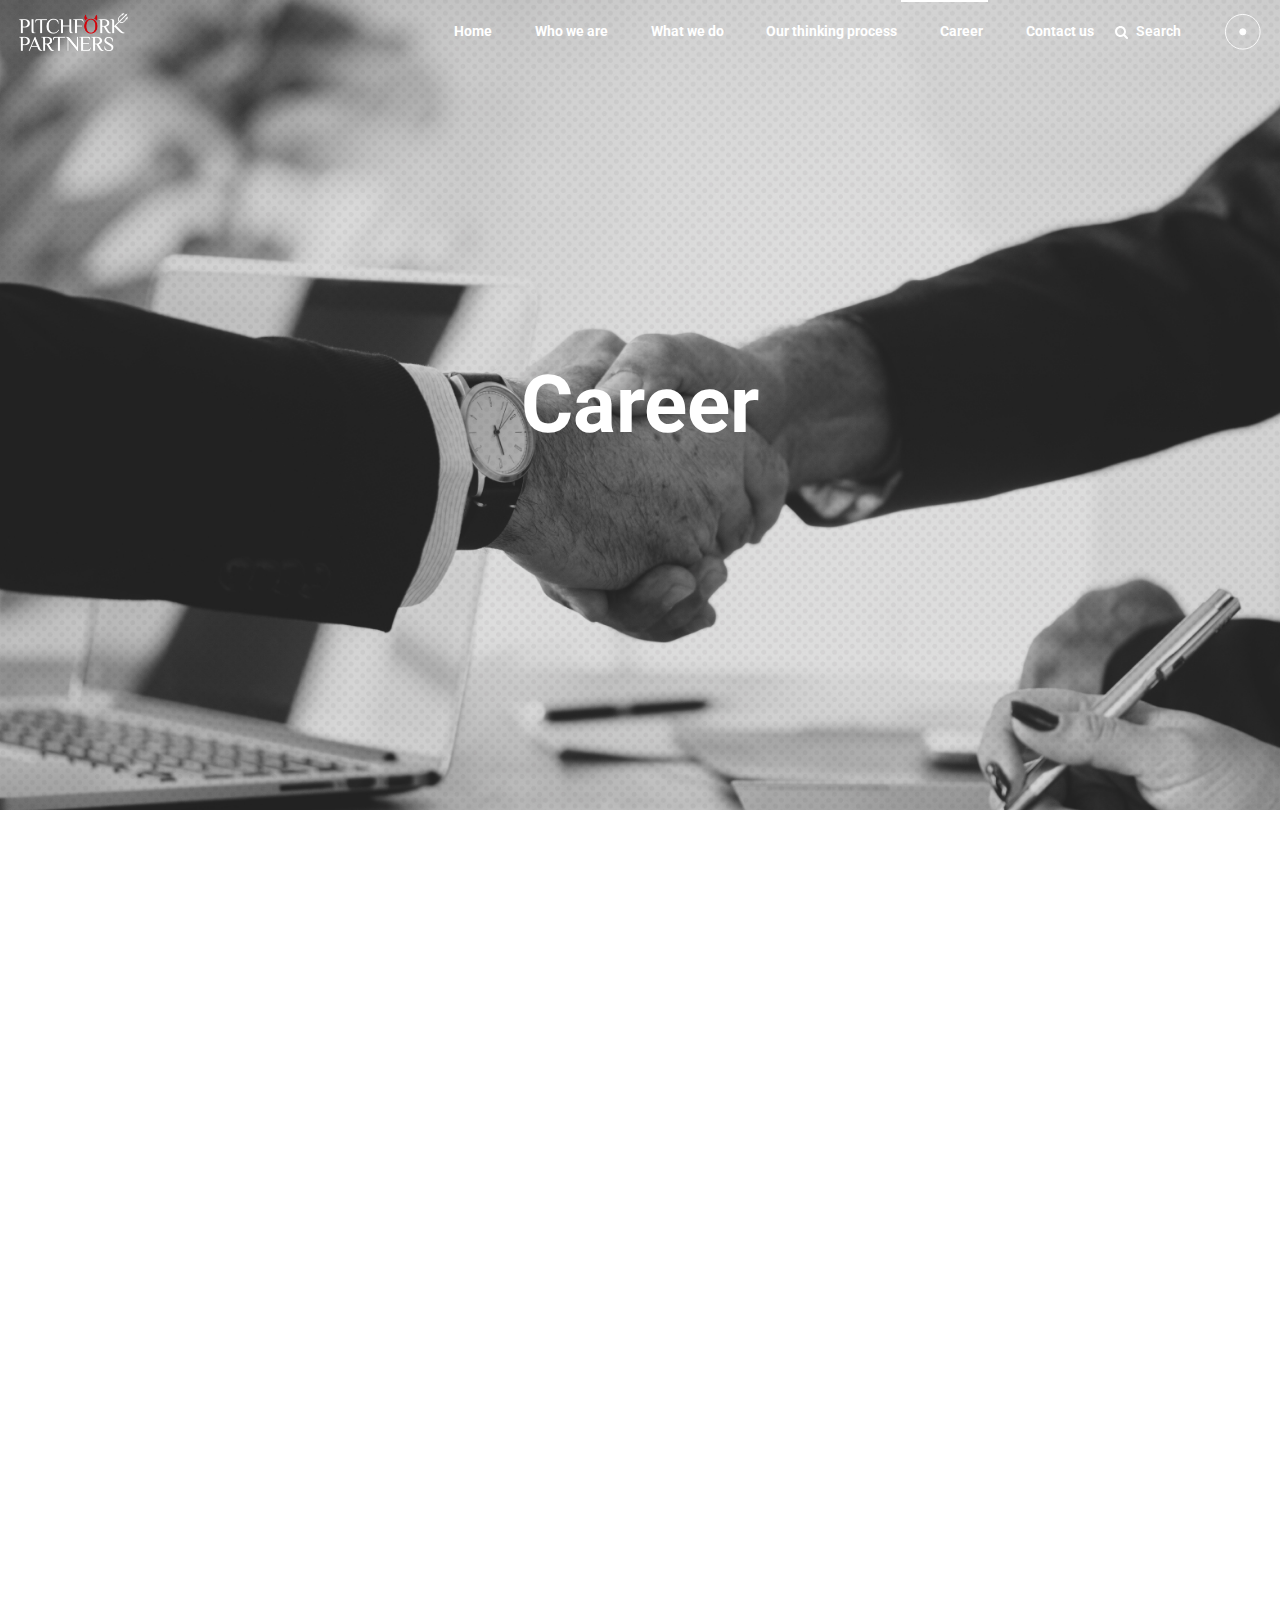
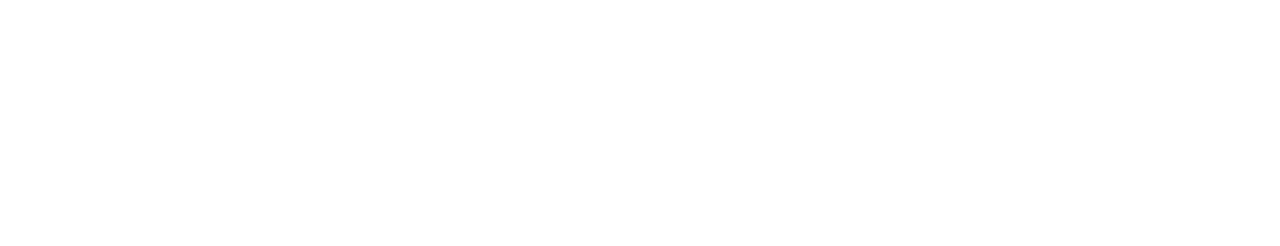
==== career.html @ 14590a2f "Changes" ====
<!DOCTYPE html>
<html lang="en">
<head>
    <meta charset="UTF-8">
    <meta http-equiv="X-UA-Compatible" content="IE=edge">
    <meta name="viewport" content="width=device-width, initial-scale=1.0">
    <title>Career | Strategic Communications Consultancy</title>
    <meta name="description" content="Pitchfork Partners is a strategy consultancy committed to taking care of your reputation right from building it to protecting and maintaining it." />
    <link rel="apple-touch-icon" sizes="72x72" href="./assets/images/favicon/apple-touch-icon.png">
    <link rel="icon" type="image/png" sizes="32x32" href="./assets/images/favicon/favicon-32x32.png">
    <link rel="icon" type="image/png" sizes="16x16" href="./assets/images/favicon/favicon-16x16.png">

    <!-- Roboto Google Fonts -->
    <link rel="preconnect" href="https://fonts.googleapis.com">
    <link rel="preconnect" href="https://fonts.gstatic.com" crossorigin>
    <link href="https://fonts.googleapis.com/css2?family=Roboto:wght@300;400;500;700;900&display=swap" rel="stylesheet">

    <!-- Swiper Slider JS CDN -->
    <link rel="stylesheet" href="./assets/plugins/swiper@9/css/swiper-bundle.min.css">

    <!-- Bootstrap CSS CDN -->
    <link href="https://cdn.jsdelivr.net/npm/bootstrap@5.2.3/dist/css/bootstrap.min.css" rel="stylesheet">

    <!-- AOS Animation CDN -->
    <link href="./assets/plugins/aos@2.3.1/css/aos.css" rel="stylesheet">

    <!-- Custom CSS -->
    <link rel="stylesheet" href="./assets/css/style.css">
</head>
<body>
    <!-- Header Block -->
    <header class="pp-header">
        <div class="container-fluid">
            <div class="row align-items-center">
                <div class="col-xxl-3 col-lg-2 col-md-3 col-4">
                    <div class="pp-header-logo">
                        <a href="./index.html">
                            <img src="./assets/images/logo/pitchfork-logo.png" loading="lazy" width="109" height="38" alt="Pitchfork Partners">
                            <img src="./assets/images/logo/pitchfork-logo-dark.png" loading="lazy" width="109" height="38" alt="Pitchfork Partners">
                        </a>
                    </div>
                </div>
                <div class="col-xxl-9 col-lg-10 col-md-9 col-8">
                    <nav class="navbar navbar-expand-xl justify-content-end p-0">
                        <div class="navbar-menu d-none d-xl-block">
                            <ul class="navbar-nav ms-auto">
                                <li>
                                    <a href="./index.html">Home</a>
                                </li>
                                <li>
                                    <a href="./who-we-are.html">Who we are</a>
                                </li>
                                <li>
                                    <a href="./what-we-do.html">What we do</a>
                                </li>
                                <li>
                                    <a href="./our-thinking-process.html">Our thinking process</a>
                                </li>
                                <li class="current-menu-item">
                                    <a href="./career.html">Career</a>
                                </li>
                                <li>
                                    <a href="./contact-us.html">Contact us</a>
                                </li>
                            </ul>
                        </div>
                        <div class="pp-header-search d-none d-xl-block">
                            <svg class="me-1" enable-background="new 0 0 14 14"height=14px version=1.1 viewBox="0 0 14 14"width=14px x=0px xml:space=preserve xmlns=http://www.w3.org/2000/svg xmlns:xlink=http://www.w3.org/1999/xlink y=0px><g><path d="M12,13c-0.266,0-0.523-0.109-0.703-0.297l-2.68-2.672C7.703,10.664,6.609,11,5.5,11C2.461,11,0,8.539,0,5.5S2.461,0,5.5,0
                                S11,2.461,11,5.5c0,1.109-0.336,2.203-0.969,3.117l2.68,2.68C12.891,11.477,13,11.734,13,12C13,12.547,12.547,13,12,13z M5.5,2
                                C3.57,2,2,3.57,2,5.5S3.57,9,5.5,9S9,7.43,9,5.5S7.43,2,5.5,2z"></path></g></svg> Search
                        </div>
                        <div class="pp-header-menu" data-bs-toggle="offcanvas" data-bs-target="#pp-sidemenu" aria-controls="pp-sidemenu">
                            <svg enable-background="new 0 0 40 40"height=40px version=1.1 viewBox="0 0 40 40"width=40px x=0px xml:space=preserve y=0px><circle cx=20 cy=20 r=19.5 fill=none stroke-miterlimit=10></circle><circle cx=20 cy=20 r=3.5></circle></svg>
                        </div>
                    </nav>
                </div>
            </div>
        </div>
    </header>

    <!-- Side Menu -->
    <div class="pp-sidemenu offcanvas offcanvas-end" data-bs-scroll="true" tabindex="-1" id="pp-sidemenu" aria-labelledby="pp-sidemenuLabel">
        <a class="close-side-menu" href="#" data-bs-dismiss="offcanvas" aria-label="Close">
            <svg version="1.1" x="0px" y="0px" width="40px" height="40px" viewBox="0 0 40 40" enable-background="new 0 0 40 40" xml:space="preserve">
            <circle fill="none" stroke-miterlimit="10" cx="20" cy="20" r="19.5"></circle>
            <rect x="13" y="18.5a" width="14" height="3"></rect>
            </svg>
        </a>
        <div class="pp-sidemenu-logo">
            <a href="./index.html">
                <img src="./assets/images/logo/pitchfork-logo.png" width="217" height="76" loading="lazy" alt="Pitchfork Partners">
            </a>
        </div>
        <ul class="pp-sidemenu-nav nav-link-line">
            <li>
                <a href="./index.html">Home</a>
            </li>
            <li>
                <a href="./who-we-are.html">Who we are</a>
            </li>
            <li>
                <a href="./what-we-do.html">What we do</a>
            </li>
            <li>
                <a href="./our-thinking-process.html">Our thinking process</a>
            </li>
            <li>
                <a href="./career.html">Career</a>
            </li>
            <li>
                <a href="./contact-us.html">Contact us</a>
            </li>
        </ul>
        <div class="pp-sidemenu-social">
            <h5 class="text-white mb-3">Follow us</h5>
            <ul class="social-share-inline">
                <li>
                    <a href="https://www.facebook.com/pitchforkpartners" target="_blank" title="Facebook">
                        <svg width="35" height="40" viewBox="0 0 35 40" fill="none" xmlns="http://www.w3.org/2000/svg">
                            <g>
                            <path d="M31.25 2.5H3.75C2.75544 2.5 1.80161 2.89509 1.09835 3.59835C0.395088 4.30161 0 5.25544 0 6.25L0 33.75C0 34.7446 0.395088 35.6984 1.09835 36.4017C1.80161 37.1049 2.75544 37.5 3.75 37.5H14.4727V25.6008H9.55078V20H14.4727V15.7313C14.4727 10.8758 17.3633 8.19375 21.7906 8.19375C23.9109 8.19375 26.1281 8.57188 26.1281 8.57188V13.3375H23.6852C21.2781 13.3375 20.5273 14.8312 20.5273 16.3633V20H25.9008L25.0414 25.6008H20.5273V37.5H31.25C32.2446 37.5 33.1984 37.1049 33.9017 36.4017C34.6049 35.6984 35 34.7446 35 33.75V6.25C35 5.25544 34.6049 4.30161 33.9017 3.59835C33.1984 2.89509 32.2446 2.5 31.25 2.5Z" fill="black"/>
                            </g>
                        </svg>
                    </a>
                </li>
                <li>
                    <a href="https://twitter.com/PitchforkLLP" target="_blank" title="Twitter">
                        <svg width="40" height="40" viewBox="0 0 40 40" fill="none" xmlns="http://www.w3.org/2000/svg">
                            <path d="M35.8883 11.8528C35.9137 12.2081 35.9137 12.5635 35.9137 12.9188C35.9137 23.7563 27.665 36.2436 12.5888 36.2436C7.94414 36.2436 3.62945 34.8984 0 32.5635C0.659922 32.6395 1.29437 32.6649 1.97969 32.6649C5.81211 32.6649 9.34008 31.3706 12.1573 29.1624C8.55328 29.0863 5.53297 26.7259 4.49234 23.4771C5 23.5532 5.50758 23.604 6.04062 23.604C6.77664 23.604 7.51273 23.5024 8.19797 23.3249C4.44164 22.5634 1.6243 19.2639 1.6243 15.2792V15.1777C2.71563 15.7868 3.98477 16.1675 5.32984 16.2182C3.12172 14.7461 1.67508 12.2335 1.67508 9.3908C1.67508 7.86799 2.08109 6.47205 2.7918 5.25377C6.82734 10.2284 12.8934 13.4771 19.6953 13.8324C19.5684 13.2233 19.4923 12.5888 19.4923 11.9543C19.4923 7.4365 23.1471 3.75635 27.6902 3.75635C30.0506 3.75635 32.1826 4.74619 33.6801 6.34518C35.5328 5.98986 37.3095 5.30455 38.8831 4.36549C38.2739 6.26908 36.9795 7.86807 35.2791 8.88322C36.9288 8.70564 38.5278 8.24869 39.9998 7.61424C38.8833 9.23853 37.4873 10.6852 35.8883 11.8528Z" fill="white"/>
                        </svg>
                    </a>
                </li>
                <li>
                    <a href="https://www.linkedin.com/company/pitchfork-partners" target="_blank" title="Linked In">
                        <svg width="35" height="40" viewBox="0 0 35 40" fill="none" xmlns="http://www.w3.org/2000/svg">
                            <path d="M7.83437 35.0002H0.578125V11.633H7.83437V35.0002ZM4.20234 8.44551C1.88203 8.44551 0 6.52363 0 4.20332C1.66078e-08 3.08879 0.442746 2.01991 1.23084 1.23181C2.01893 0.443722 3.08781 0.000976562 4.20234 0.000976562C5.31687 0.000976562 6.38576 0.443722 7.17385 1.23181C7.96194 2.01991 8.40469 3.08879 8.40469 4.20332C8.40469 6.52363 6.52188 8.44551 4.20234 8.44551ZM34.9922 35.0002H27.7516V23.6252C27.7516 20.9143 27.6969 17.4377 23.9789 17.4377C20.2062 17.4377 19.6281 20.383 19.6281 23.4299V35.0002H12.3797V11.633H19.3391V14.8205H19.4406C20.4094 12.9846 22.7758 11.0471 26.3063 11.0471C33.65 11.0471 35 15.883 35 22.1643V35.0002H34.9922Z" fill="white"/>
                        </svg>
                    </a>
                </li>
                <li>
                    <a href="https://www.instagram.com/pitchforkpartners/" target="_blank" title="Instagram">
                        <svg width="35" height="40" viewBox="0 0 35 40" fill="none" xmlns="http://www.w3.org/2000/svg">
                            <g>
                            <path d="M17.5078 11.0156C12.5391 11.0156 8.53125 15.0234 8.53125 19.9922C8.53125 24.9609 12.5391 28.9687 17.5078 28.9687C22.4766 28.9687 26.4844 24.9609 26.4844 19.9922C26.4844 15.0234 22.4766 11.0156 17.5078 11.0156ZM17.5078 25.8281C14.2969 25.8281 11.6719 23.2109 11.6719 19.9922C11.6719 16.7734 14.2891 14.1562 17.5078 14.1562C20.7266 14.1562 23.3438 16.7734 23.3438 19.9922C23.3438 23.2109 20.7188 25.8281 17.5078 25.8281ZM28.9453 10.6484C28.9453 11.8125 28.0078 12.7422 26.8516 12.7422C25.6875 12.7422 24.7578 11.8047 24.7578 10.6484C24.7578 9.49219 25.6953 8.55469 26.8516 8.55469C28.0078 8.55469 28.9453 9.49219 28.9453 10.6484ZM34.8906 12.7734C34.7578 9.96875 34.1172 7.48437 32.0625 5.4375C30.0156 3.39062 27.5313 2.75 24.7266 2.60937C21.8359 2.44531 13.1719 2.44531 10.2813 2.60937C7.48438 2.74219 5 3.38281 2.94531 5.42969C0.890625 7.47656 0.257812 9.96094 0.117187 12.7656C-0.046875 15.6562 -0.046875 24.3203 0.117187 27.2109C0.25 30.0156 0.890625 32.5 2.94531 34.5469C5 36.5938 7.47656 37.2344 10.2813 37.375C13.1719 37.5391 21.8359 37.5391 24.7266 37.375C27.5313 37.2422 30.0156 36.6016 32.0625 34.5469C34.1094 32.5 34.75 30.0156 34.8906 27.2109C35.0547 24.3203 35.0547 15.6641 34.8906 12.7734ZM31.1562 30.3125C30.5469 31.8437 29.3672 33.0234 27.8281 33.6406C25.5234 34.5547 20.0547 34.3437 17.5078 34.3437C14.9609 34.3437 9.48437 34.5469 7.1875 33.6406C5.65625 33.0312 4.47656 31.8516 3.85938 30.3125C2.94531 28.0078 3.15625 22.5391 3.15625 19.9922C3.15625 17.4453 2.95313 11.9687 3.85938 9.67187C4.46875 8.14062 5.64844 6.96094 7.1875 6.34375C9.49219 5.42969 14.9609 5.64062 17.5078 5.64062C20.0547 5.64062 25.5313 5.4375 27.8281 6.34375C29.3594 6.95312 30.5391 8.13281 31.1562 9.67187C32.0703 11.9766 31.8594 17.4453 31.8594 19.9922C31.8594 22.5391 32.0703 28.0156 31.1562 30.3125Z" fill="white"/>
                            </g>
                        </svg>
                    </a>
                </li>
            </ul>
        </div>
    </div>
    <!-- Side Menu -->

    <!-- Full Page Search -->
    <div class="pp-fullscreen-search">
        <div class="pp-fullscreen-search-close">
            <svg version="1.1" x="0px" y="0px" width="40px" height="40px" viewBox="0 0 40 40" enable-background="new 0 0 40 40" xml:space="preserve">
            <circle fill="none" stroke-miterlimit="10" cx="20" cy="20" r="19.5"></circle>
            <rect x="13" y="18.5" width="14" height="3"></rect>
            </svg>
        </div>

        <div class="pp-fullscreen-search-form">
            <form action="#" method="post">
                <div class="form-group">
                    <input type="text" class="form-control" name="search" placeholder="Search for..." autocomplete="off" required>
                    <button type="submit" class="search-btn">
                        <svg version="1.1" xmlns="http://www.w3.org/2000/svg" xmlns:xlink="http://www.w3.org/1999/xlink" x="0px" y="0px" width="14px" height="14px" viewBox="0 0 14 14" enable-background="new 0 0 14 14" xml:space="preserve">
                            <g>
                                <path d="M12,13c-0.266,0-0.523-0.109-0.703-0.297l-2.68-2.672C7.703,10.664,6.609,11,5.5,11C2.461,11,0,8.539,0,5.5S2.461,0,5.5,0
                                    S11,2.461,11,5.5c0,1.109-0.336,2.203-0.969,3.117l2.68,2.68C12.891,11.477,13,11.734,13,12C13,12.547,12.547,13,12,13z M5.5,2
                                    C3.57,2,2,3.57,2,5.5S3.57,9,5.5,9S9,7.43,9,5.5S7.43,2,5.5,2z"></path>
                            </g>
                        </svg>
                    </button>
                </div>
            </form>
        </div>
    </div>
    <!-- Full Page Search -->

    <!-- Header Block -->

    <main class="main-content">
        <!-- Hero Block Inner Page -->
        <section class="pp-hero-inner" style="background-image: url('./assets/images/hero-banner/career-image-pitchfork.jpeg');">
            <div class="container">
                <div class="pp-hero-inner-text position-absolute top-50 start-50 translate-middle w-100">
                    <h1 class="text-white text-center mb-0">Career</h1>
                </div>
            </div>
        </section>
        <!-- Hero Block Inner Page -->

        <!-- Career Block -->
        <section class="section-top-spacing section-bottom-spacing">
            <div class="container">
            </div>
        </section>
        <!-- Career Block -->
    </main>

    <!-- Footer Block -->
    <footer class="pp-footer section-top-spacing">
        <div class="container-fluid">
            <div class="row">
                <div class="col-lg-3 col-md-6">
                    <div class="footer-widget">
                        <div class="footer-logo">
                            <a href="#"><img src="./assets/images/logo/pitchfork-logo.png" alt="Pitchfork Partners"></a>
                        </div>
                        <div class="footer-copyright mt-5">
                            <p class="mb-0">Copyright © 2023 Pitchfork Partners. All Rights Reserved.</p>
                        </div>
                    </div>
                </div>
                <div class="col-lg-3 col-md-6">
                    <div class="footer-widget">
                        <h5>Contact us</h5>

                        <div class="footer-widge-sub mb-4">
                            <p class="footer-sub-title">Address</p>
                            <address>
                                <a href="https://goo.gl/maps/2XY4xen8pyPeBRYF6" target="_blank">
                                    305B-306, 3rd Floor, Marathon <br />
                                    NextGen Icon, <br />
                                    Opp. Peninsula Corporate Park,<br />
                                    Off Ganpatrao Kadam Marg,<br />
                                    Lower Parel (West), Mumbai
                                </a>
                            </address>
                        </div>

                        <div class="footer-widge-sub mb-4">
                            <p class="footer-sub-title mb-1">Telephone</p>
                            <a href="tel:912262930000">+91 22 62930000</a>
                        </div>

                        <div class="footer-widge-sub mb-4">
                            <p class="footer-sub-title mb-1">E-mail</p>
                            <a href="mailto:info@pitchforkpartners.com">info@pitchforkpartners.com</a>
                        </div>
                    </div>
                </div>
                <div class="col-lg-3 col-md-6">
                    <div class="footer-widget">
                        <h5>Useful links</h5>

                        <ul class="nav-link-line">
                            <li>
                                <a href="./index.html">Home</a>
                            </li>
                            <li>
                                <a href="./who-we-are.html">Who we are</a>
                            </li>
                            <li>
                                <a href="./what-we-do.html">What we do</a>
                            </li>
                            <li>
                                <a href="./our-thinking-process.html">Our thinking process</a>
                            </li>
                            <li>
                                <a href="./career.html">Career</a>
                            </li>
                            <li>
                                <a href="./contact-us.html">Contact us</a>
                            </li>
                        </ul>
                    </div>
                </div>
                <div class="col-lg-3 col-md-6">
                    <div class="footer-widget">
                        <h5>Follow</h5>

                        <p class="text-white">Follow us on social media for the latest updates about our company, industry trends, client news and thought leadership. Join us today.</p>

                        <div class="pp-newsletter-form w-100">
                            <form action="#" method="post">
                                <input type="text" class="newsletter-control" placeholder="Your email...">
                                <div class="text-end">
                                    <button type="submit" class="newsletter-btn"><img src="./assets/images/icons/envelope-white.svg" width="17" height="17" loading="lazy" alt="Send"></button>
                                </div>
                            </form>
                        </div>

                        <ul class="social-share-inline">
                            <li>
                                <a href="https://www.facebook.com/pitchforkpartners" target="_blank" title="Facebook">
                                    <svg width="35" height="40" viewBox="0 0 35 40" fill="none" xmlns="http://www.w3.org/2000/svg">
                                        <g>
                                        <path d="M31.25 2.5H3.75C2.75544 2.5 1.80161 2.89509 1.09835 3.59835C0.395088 4.30161 0 5.25544 0 6.25L0 33.75C0 34.7446 0.395088 35.6984 1.09835 36.4017C1.80161 37.1049 2.75544 37.5 3.75 37.5H14.4727V25.6008H9.55078V20H14.4727V15.7313C14.4727 10.8758 17.3633 8.19375 21.7906 8.19375C23.9109 8.19375 26.1281 8.57188 26.1281 8.57188V13.3375H23.6852C21.2781 13.3375 20.5273 14.8312 20.5273 16.3633V20H25.9008L25.0414 25.6008H20.5273V37.5H31.25C32.2446 37.5 33.1984 37.1049 33.9017 36.4017C34.6049 35.6984 35 34.7446 35 33.75V6.25C35 5.25544 34.6049 4.30161 33.9017 3.59835C33.1984 2.89509 32.2446 2.5 31.25 2.5Z" fill="black"/>
                                        </g>
                                    </svg>
                                </a>
                            </li>
                            <li>
                                <a href="https://twitter.com/PitchforkLLP" target="_blank" title="Twitter">
                                    <svg width="40" height="40" viewBox="0 0 40 40" fill="none" xmlns="http://www.w3.org/2000/svg">
                                        <path d="M35.8883 11.8528C35.9137 12.2081 35.9137 12.5635 35.9137 12.9188C35.9137 23.7563 27.665 36.2436 12.5888 36.2436C7.94414 36.2436 3.62945 34.8984 0 32.5635C0.659922 32.6395 1.29437 32.6649 1.97969 32.6649C5.81211 32.6649 9.34008 31.3706 12.1573 29.1624C8.55328 29.0863 5.53297 26.7259 4.49234 23.4771C5 23.5532 5.50758 23.604 6.04062 23.604C6.77664 23.604 7.51273 23.5024 8.19797 23.3249C4.44164 22.5634 1.6243 19.2639 1.6243 15.2792V15.1777C2.71563 15.7868 3.98477 16.1675 5.32984 16.2182C3.12172 14.7461 1.67508 12.2335 1.67508 9.3908C1.67508 7.86799 2.08109 6.47205 2.7918 5.25377C6.82734 10.2284 12.8934 13.4771 19.6953 13.8324C19.5684 13.2233 19.4923 12.5888 19.4923 11.9543C19.4923 7.4365 23.1471 3.75635 27.6902 3.75635C30.0506 3.75635 32.1826 4.74619 33.6801 6.34518C35.5328 5.98986 37.3095 5.30455 38.8831 4.36549C38.2739 6.26908 36.9795 7.86807 35.2791 8.88322C36.9288 8.70564 38.5278 8.24869 39.9998 7.61424C38.8833 9.23853 37.4873 10.6852 35.8883 11.8528Z" fill="white"/>
                                    </svg>
                                </a>
                            </li>
                            <li>
                                <a href="https://www.linkedin.com/company/pitchfork-partners" target="_blank" title="Linked In">
                                    <svg width="35" height="40" viewBox="0 0 35 40" fill="none" xmlns="http://www.w3.org/2000/svg">
                                        <path d="M7.83437 35.0002H0.578125V11.633H7.83437V35.0002ZM4.20234 8.44551C1.88203 8.44551 0 6.52363 0 4.20332C1.66078e-08 3.08879 0.442746 2.01991 1.23084 1.23181C2.01893 0.443722 3.08781 0.000976562 4.20234 0.000976562C5.31687 0.000976562 6.38576 0.443722 7.17385 1.23181C7.96194 2.01991 8.40469 3.08879 8.40469 4.20332C8.40469 6.52363 6.52188 8.44551 4.20234 8.44551ZM34.9922 35.0002H27.7516V23.6252C27.7516 20.9143 27.6969 17.4377 23.9789 17.4377C20.2062 17.4377 19.6281 20.383 19.6281 23.4299V35.0002H12.3797V11.633H19.3391V14.8205H19.4406C20.4094 12.9846 22.7758 11.0471 26.3063 11.0471C33.65 11.0471 35 15.883 35 22.1643V35.0002H34.9922Z" fill="white"/>
                                    </svg>
                                </a>
                            </li>
                            <li>
                                <a href="https://www.instagram.com/pitchforkpartners/" target="_blank" title="Instagram">
                                    <svg width="35" height="40" viewBox="0 0 35 40" fill="none" xmlns="http://www.w3.org/2000/svg">
                                        <g>
                                        <path d="M17.5078 11.0156C12.5391 11.0156 8.53125 15.0234 8.53125 19.9922C8.53125 24.9609 12.5391 28.9687 17.5078 28.9687C22.4766 28.9687 26.4844 24.9609 26.4844 19.9922C26.4844 15.0234 22.4766 11.0156 17.5078 11.0156ZM17.5078 25.8281C14.2969 25.8281 11.6719 23.2109 11.6719 19.9922C11.6719 16.7734 14.2891 14.1562 17.5078 14.1562C20.7266 14.1562 23.3438 16.7734 23.3438 19.9922C23.3438 23.2109 20.7188 25.8281 17.5078 25.8281ZM28.9453 10.6484C28.9453 11.8125 28.0078 12.7422 26.8516 12.7422C25.6875 12.7422 24.7578 11.8047 24.7578 10.6484C24.7578 9.49219 25.6953 8.55469 26.8516 8.55469C28.0078 8.55469 28.9453 9.49219 28.9453 10.6484ZM34.8906 12.7734C34.7578 9.96875 34.1172 7.48437 32.0625 5.4375C30.0156 3.39062 27.5313 2.75 24.7266 2.60937C21.8359 2.44531 13.1719 2.44531 10.2813 2.60937C7.48438 2.74219 5 3.38281 2.94531 5.42969C0.890625 7.47656 0.257812 9.96094 0.117187 12.7656C-0.046875 15.6562 -0.046875 24.3203 0.117187 27.2109C0.25 30.0156 0.890625 32.5 2.94531 34.5469C5 36.5938 7.47656 37.2344 10.2813 37.375C13.1719 37.5391 21.8359 37.5391 24.7266 37.375C27.5313 37.2422 30.0156 36.6016 32.0625 34.5469C34.1094 32.5 34.75 30.0156 34.8906 27.2109C35.0547 24.3203 35.0547 15.6641 34.8906 12.7734ZM31.1562 30.3125C30.5469 31.8437 29.3672 33.0234 27.8281 33.6406C25.5234 34.5547 20.0547 34.3437 17.5078 34.3437C14.9609 34.3437 9.48437 34.5469 7.1875 33.6406C5.65625 33.0312 4.47656 31.8516 3.85938 30.3125C2.94531 28.0078 3.15625 22.5391 3.15625 19.9922C3.15625 17.4453 2.95313 11.9687 3.85938 9.67187C4.46875 8.14062 5.64844 6.96094 7.1875 6.34375C9.49219 5.42969 14.9609 5.64062 17.5078 5.64062C20.0547 5.64062 25.5313 5.4375 27.8281 6.34375C29.3594 6.95312 30.5391 8.13281 31.1562 9.67187C32.0703 11.9766 31.8594 17.4453 31.8594 19.9922C31.8594 22.5391 32.0703 28.0156 31.1562 30.3125Z" fill="white"/>
                                        </g>
                                    </svg>
                                </a>
                            </li>
                        </ul>
                    </div>
                </div>
            </div>
        </div>
    </footer>
    <!-- Footer Block -->

    <!-- Back to Top -->
    <div class="back-to-top">
        <span class="back-to-top-text">Back to top</span>
    </div>
    <!-- Back to Top -->
    
    <!-- jQuery CDN -->
    <script src="https://ajax.googleapis.com/ajax/libs/jquery/3.6.4/jquery.min.js"></script>
    <!-- Bootstrap JS CDN -->
    <script src="https://cdn.jsdelivr.net/npm/bootstrap@5.2.3/dist/js/bootstrap.bundle.min.js"></script>
    <!-- Swiper Slider JS CDN -->
    <script src="./assets/plugins/swiper@9/js/swiper-bundle.min.js"></script>
    <!-- AOS Animation JS CDN -->
    <script src="./assets/plugins/aos@2.3.1/js/aos.js"></script>
    <!-- Custom Script -->
    <script src="./assets/js/main.js"></script>
</body>
</html>
---- assets/css/style.css ----
:root {
    --black: #000000;
    --dark-grey: #464646;
    --red: #d42023;
    --pink: #e84945;
}
html {
    font-size: 18px;
}
body {
    font-family: 'Roboto', sans-serif;
    font-size: 1rem;
    font-weight: 400;
    line-height: 1.333rem;
    color: var(--dark-grey);
    background-color: #ffffff;
    -webkit-font-smoothing: antialiased;
    overflow-x: hidden!important;
}
img {
    max-width: 100%;
}
a {
    text-decoration: none;
    font-size: 1.111rem;
    color: var(--black);
    transition: all 0.6s ease-in-out;
}
a:hover {
    color: var(--pink);
    transition: all 0.6s ease-in-out;
}
:focus {
    box-shadow: none !important;
    outline: none !important;
}
:focus-visible {
    outline: none !important;
}
ul {
    list-style: none;
    margin: 0;
    padding: 0;
}
::selection {
    background: var(--pink);
    color: #ffffff;
}
p {
    line-height: 1.6;
}

/* Color */
.text--dark-grey {
    color: var(--dark-grey);
}
.text--red {
    color: var(--red);
}
.text--pink {
    color: var(--pink);
}
/* Color */

/* Header Size */
h1, .h1, h2, .h2, h3, .h3, h4, .h4, h5, .h5, h6, .h6 {
    color: var(--black);
    font-weight: 700;
    line-height: 1.1;
}
h1, .h1 {
    font-size: 3.333rem; /* 60 */
}
h2, .h2 {
    font-size: 3.056rem; /* 55 */
}
h3, .h3 {
    font-size: 2.667rem; /* 48 */
}
h4, .h4 {
    font-size: 1.667rem; /* 30 */
}
h5, .h5 {
    font-size: 1.111rem; /* 20 */
}
h6, .h6 {
    font-size: 1rem; /* 18 */
}
/* Header Size */

.pp-title {
    border-bottom: 2px solid var(--black);
    padding-bottom: 0.556rem;
    margin-bottom: 2.222rem;
    position: relative;
    z-index: 2;
}
.title-border-left:before {
    content: "";
    display: inline-block;
    width: 2.222rem;
    height: 2px;
    background-color: currentColor;
    vertical-align: middle;
    margin-right: 0.389rem;
}
.instagram-title {
    font-size: 1.333rem;
    position: relative;
}
.instagram-title:before {
    content: "";
    position: absolute;
    top: 50%;
    transform: translateY(-50%);
    left: 0;
    width: 100%;
    height: 1px;
    background-color: #cccccc;
}
.instagram-title span {
    background-color: #ffffff;
    display: inline-block;
    position: relative;
    z-index: 1;
    padding: 0 1.667rem;
}
.f-40 {
    font-size: 2.222rem;
}
.section-top-spacing {
    margin-top: 8rem;
}
.section-bottom-spacing {
    padding-bottom: 8rem;
}

.btn {
    font-family: 'Roboto', sans-serif;
    font-size: 1.111rem;
    background-color: var(--black);
    color: #ffffff;
    border: none;
    border-radius: 0;
    font-weight: 500;
    padding: 0.556rem 1.111rem;
    transition: all 0.6s ease-in-out;
}
.btn:hover {
    background-color: #ffffff;
    color: var(--black);
    transition: all 0.6s ease-in-out;
}

@media (min-width: 1200px) {
    .container {
        max-width: 1100px;
    }
}

.pp-social-share {
    display: flex;
    align-items: center;
    list-style: none;
    padding: 0;
    margin: 0;
}
.pp-social-share li:not(:last-child) {
    margin-right: 0.833rem;
}
.pp-social-share li a {
    color: var(--black);
    border: 2px solid var(--black);
    border-radius: 5.556rem;
    width: 2.222rem;
    height: 2.222rem;
    display: flex;
    align-items: center;
    justify-content: center;
}
.pp-social-share li a svg {
    width: 1rem;
}

.main-content {
    min-height: 100vh;
    background-color: #ffffff;
    overflow-x: hidden;
    position: relative;
    z-index: 2;
}

/* Header CSS */
.pp-header {
    position: absolute;
    top: 0;
    left: 0;
    width: 100%;
    height: auto;
    z-index: 9;
}
.pp-header .container-fluid {
    padding: 0 4.5%;
}
.fixed-header {
    position: fixed;
    top: -4.222rem;
    background-color: #ffffff;
    transition: transform .5s;
    transform: translateY(4.222rem);
    border-bottom: 1px solid #bfbfbf;
}
.pp-header-logo img + img,
.fixed-header .pp-header-logo img {
    display: none;
}
.fixed-header .pp-header-logo img + img {
    display: block;
}

.navbar li a {
    font-size: 0.889rem;
    color: #ffffff;
    padding: 1.333rem;
    font-weight: 700;
    display: inline-block;
}
.fixed-header .navbar li a,
.fixed-header .pp-header-search {
    color: var(--black);
}
.navbar-menu {
    position: relative;
}
.navbar-menu .indicator {
    border-top: 2px solid #ffffff;
    position: absolute;
    top: 0;
    width: 0;
    opacity: 0;
}
.fixed-header .navbar-menu .indicator {
    border-color: var(--black);
}
.pp-header-search {
    font-size: 0.889rem;
    color: #ffffff;
    font-weight: 600;
    cursor: pointer;
}
.pp-header-search svg {
    fill: #ffffff;
}
.fixed-header .pp-header-search svg {
    fill: var(--black);
}
.pp-header-menu {
    margin-left: 2.778rem;
    cursor: pointer;
}
.pp-header-menu svg {
    width: 2.222rem;
    height: 2.222rem;
    fill: #ffffff;
    stroke: #ffffff;
    overflow: visible;
}
.fixed-header .pp-header-menu svg {
    fill: var(--black);
    stroke: var(--black);
}

.pp-sidemenu {
    padding: 6.667rem 3rem 3.333rem 4rem;
    background-color: var(--black);
    text-align: left;
    overflow: hidden;
    visibility: hidden;
    z-index: 9999;
    -webkit-backface-visibility: hidden;
    -webkit-box-sizing: border-box;
    box-sizing: border-box;
    -webkit-box-shadow: -3px 0 3px rgba(0,0,0,.04);
    box-shadow: -3px 0 3px rgba(0,0,0,.04);
    -webkit-transition: all .6s cubic-bezier(.77,0,.175,1);
    -o-transition: all .6s cubic-bezier(.77,0,.175,1);
    transition: all .6s cubic-bezier(.77,0,.175,1);
}
.pp-sidemenu .close-side-menu {
    position: absolute;
    top: 0.944rem;
    right: 0.944rem;
    display: block;
    z-index: 1000;
    color: #fff;
}
.pp-sidemenu .close-side-menu svg {
    width: 2.222rem;
    height: 2.222rem;
    fill: #ffffff;
    stroke: #ffffff;
}
.pp-sidemenu .close-side-menu svg rect {
    transform: translateY(1rem);
}
.pp-sidemenu-nav {
    list-style: none;
    margin: 3.333rem 0 0;
    padding: 0;
}
.nav-link-line a {
    color: #ffffff;
    font-size: 1.111rem;
    position: relative;
}
.nav-link-line li {
    margin: 0 0 0.722rem;
}
.nav-link-line li a:after,
.nav-link-line li a:before,
.back-to-top-text::after,
.back-to-top-text::before {
    content: '';
    display: block;
    position: absolute;
    left: 0;
    bottom: 0;
    width: 100%;
    height: 1px;
    background-color: currentColor;
}
.nav-link-line li a:after,
.back-to-top-text::after {
    -webkit-transform-origin: 100% 0;
    -ms-transform-origin: 100% 0;
    transform-origin: 100% 0;
}
.nav-link-line li a:before,
.back-to-top-text::before {
    -webkit-transform: scaleX(0);
    -ms-transform: scaleX(0);
    transform: scaleX(0);
    -webkit-transform-origin: 0 0;
    -ms-transform-origin: 0 0;
    transform-origin: 0 0;
}
.nav-link-line li a:hover:before,
.back-to-top-text:hover:before {
    -webkit-transform: scaleX(1);
    -ms-transform: scaleX(1);
    transform: scaleX(1);
    -webkit-transition: -webkit-transform .9s cubic-bezier(.19,1,.22,1) .25s;
    transition: -webkit-transform .9s cubic-bezier(.19,1,.22,1) .25s;
    -o-transition: transform .9s cubic-bezier(.19,1,.22,1) .25s;
    transition: transform .9s cubic-bezier(.19,1,.22,1) .25s;
    transition: transform .9s cubic-bezier(.19,1,.22,1) .25s,-webkit-transform .9s cubic-bezier(.19,1,.22,1) .25s;
}
.nav-link-line li a:hover:after,
.back-to-top-text:hover:after {
    -webkit-transform: scaleX(0);
    -ms-transform: scaleX(0);
    transform: scaleX(0);
    -webkit-transition: -webkit-transform .9s cubic-bezier(.19,1,.22,1);
    transition: -webkit-transform .9s cubic-bezier(.19,1,.22,1);
    -o-transition: transform .9s cubic-bezier(.19,1,.22,1);
    transition: transform .9s cubic-bezier(.19,1,.22,1);
    transition: transform .9s cubic-bezier(.19,1,.22,1),-webkit-transform .9s cubic-bezier(.19,1,.22,1);
}

.pp-sidemenu-social {
    margin-top: 1.667rem;
}
.social-share-inline {
    list-style: none;
    padding: 0;
    margin: 0;
    display: flex;
    align-items: center;
}
.social-share-inline li:not(:last-child) {
    margin-right: 1.333rem;
}
.social-share-inline li svg {
    width: 0.722rem;
    height: auto;
}
.social-share-inline li svg path {
    fill: #ffffff;
}
path {
    transition: all 0.6s ease-in-out;
}
a:hover svg path {
    fill: var(--pink);
    transition: all 0.6s ease-in-out;
}

.pp-fullscreen-search {
    position: fixed;
    top: 0;
    left: 0;
    width: 100%;
    height: 100%;
    background-color: var(--black);
    opacity: 0;
    visibility: hidden;
    z-index: 1001;
}
.pp-fullscreen-search.show {
    opacity: 1;
    visibility: visible;
}
.pp-fullscreen-search-close {
    position: absolute;
    top: 1.389rem;
    right: 1.389rem;
    color: #ffffff;
    z-index: 1;
    cursor: pointer;
}
.pp-fullscreen-search-close svg {
    stroke: #ffffff;
    fill: #ffffff;
}
.pp-fullscreen-search-form {
    width: 56%;
    height: 100vh;
    display: flex;
    align-items: center;
    justify-content: center;
    margin: 0 auto;
}
.pp-fullscreen-search-form form {
    width: 100%;
}
.pp-fullscreen-search-form .form-group {
    position: relative;
}
.pp-fullscreen-search-form .form-group:after {
    content: "";
    position: absolute;
    bottom: 0;
    left: 0;
    width: 0;
    height: 2px;
    background-color: #ffffff;
    -webkit-transition: width .5s ease .6s;
    -o-transition: width .5s ease .6s;
    transition: width .5s ease .6s;
}
.pp-fullscreen-search.show .pp-fullscreen-search-form .form-group:after {
    width: 100%;
    -webkit-transition: width .5s ease .6s;
    -o-transition: width .5s ease .6s;
    transition: width .5s ease .6s;
}
.pp-fullscreen-search-form .form-control {
    font-size: 2.778rem;
    font-weight: 700;
    color: #ffffff;
    background-color: transparent;
    border-radius: 0;
    border: none;
    padding: 0;
    padding-left: 3.611rem;
    line-height: normal;
    -webkit-transition: all .3s .2s;
    -o-transition: all .3s .2s;
    transition: all .3s .2s;
}
.pp-fullscreen-search-form .form-control::placeholder {
    color: #ffffff;
}
.pp-fullscreen-search-form .search-btn {
    position: absolute;
    top: auto;
    left: 0;
    right: auto;
    bottom: 0.556rem;
    background: transparent;
    border: none;
}
.pp-fullscreen-search-form .search-btn svg {
    width: 1.778rem;
    height: 1.778rem;
    overflow: visible;
}
.pp-fullscreen-search-form .search-btn svg, 
.pp-fullscreen-search-form .search-btn svg path {
    fill: #ffffff;
    stroke: #ffffff;
}
/* Header CSS */

/* Hero Block CSS */
.pp-hero-image {
    min-height: 100vh;
}
.pp-hero-image img {
    object-fit: cover;
}
.pp-hero-item .pp-hero-content {
    position: absolute;
    top: 50%;
    transform: translateY(-50%);
    left: 11.111rem;
    width: 70%;
    height: auto;
    transition: all 0.6s ease-in-out;
}
.swiper-slide-active .pp-hero-item .pp-hero-content {
    left: 9.444rem;
    transition: all 0.6s ease-in-out;
}
.hero-slider .swiper-button {
    width: 50%;
    height: 50%;
    top: 0;
    opacity: 1;
    margin: 0;
}
.hero-slider .swiper-button::after {
    display: none;
}
.hero-slider .swiper-pagination {
    bottom: 20px;
}

.hero-slider-cursor {
    display: block;
    position: fixed;
    top: 0;
    left: 0;
    pointer-events: none;
    z-index: 100;
    visibility: hidden;
    transition: opacity 0.1s ease;
}

.pp-hero-inner {
    min-height: 90vh;
    background-position: center;
    background-attachment: fixed;
    background-repeat: no-repeat;
    background-size: cover;
    position: relative;
}
.pp-hero-inner-text h1 {
    font-size: 5rem;
}
/* Hero Block CSS */

/* Our Process CSS */
.pp-our-process {
    margin-top: 8.333rem;
}
.pp-our-process .row {
    --bs-gutter-x: 3.333rem;
}
.pp-our-process-image {
    position: relative;
    overflow: hidden;
}
.pp-our-process-image::after {
    content: "";
    position: absolute;
    top: 0;
    left: 0;
    width: 100%;
    height: 100%;
    background-image: url('../images/icons/dots.svg');
    -webkit-animation: simple-move 2s 2s linear infinite alternate;
    animation: simple-move 2s 2s linear infinite alternate;
}
@-webkit-keyframes simple-move {
    100% {
      transform: translate(0, 15px);
    }
  }
  @keyframes simple-move {
    100% {
      transform: translate(0, 15px);
    }
  }

.pp-our-process-text .process-sub-text {
    position: relative;
    overflow: hidden;
    display: inline-block;
    vertical-align: top;
}
.pp-our-process-text .process-sub-text span {
    display: block;
}
.pp-our-process-text .process-sub-text > span:last-child {
    position: absolute;
    top: 0;
    left: 0;
    color: #e84945;
    -webkit-transform: translateX(100%);
    -ms-transform: translateX(100%);
    transform: translateX(100%);
}
.pp-our-process.aos-animate .pp-our-process-text .process-sub-text > span {
    -webkit-transition: -webkit-transform 1s cubic-bezier(.19,1,.22,1);
    transition: -webkit-transform 1s cubic-bezier(.19,1,.22,1);
    -o-transition: transform 1s cubic-bezier(.19,1,.22,1);
    transition: transform 1s cubic-bezier(.19,1,.22,1);
    transition: transform 1s cubic-bezier(.19,1,.22,1),-webkit-transform 1s cubic-bezier(.19,1,.22,1);
}
.pp-our-process-text .process-sub-text:nth-of-type(1) > span {
    -webkit-transition-delay: .25s;
    -o-transition-delay: .25s;
    transition-delay: .25s;
}
.pp-our-process.aos-animate .pp-our-process-text .process-sub-text > span:first-child {
    -webkit-transform: translateX(-100%);
    -ms-transform: translateX(-100%);
    transform: translateX(-100%);
}
.pp-our-process.aos-animate .pp-our-process-text .process-sub-text > span:last-child {
    -webkit-transform: translateX(0);
    -ms-transform: translateX(0);
    transform: translateX(0);
}
/* Our Process CSS */

/* Newsletter CSS */
.pp-newsletter {
    margin-top: 10rem;
}
.pp-newsletter-form {
    width: 40rem;
    margin: 0 auto;
    position: relative;
    z-index: 1;
}
.newsletter-control {
    margin: 0 0 1rem;
    padding: 0.556rem 0.556rem 0.167rem 0;
    font-family: inherit;
    font-size: 1.056rem;
    font-weight: 700;
    border: none;
    border-bottom: 2px solid var(--pink);
    background-color: transparent;
    width: 100%;
    background-clip: padding-box;
    -webkit-appearance: none;
    -moz-appearance: none;
    appearance: none;
}
.newsletter-control::placeholder {
    color: var(--pink);
}
.newsletter-btn {
    border: none;
    background-color: transparent;
    padding: 0;
    margin-top: 0.556rem;
}

.pp-newsletter .container {
    position: relative;
}
.pp-newsletter .qodef-row-background-text-holder {
    position: absolute;
    display: block;
    width: 100%;
    height: 100%;
    top: -5rem;
    left: 5rem;
    white-space: nowrap;
}
.qodef-row-background-text-1 {
    font-weight: 700;
    line-height: 1;
    display: flex;
}
.qodef-row-background-text-wrapper-inner {
    display: table-cell;
    font-size: 11.111rem;
    color: rgba(221, 51, 51, 0.2);
    text-align: center;
    vertical-align: middle;
}
.qodef-pattern-holder {
    position: relative;
}
.qodef-pattern-holder .qodef-pattern-after, .qodef-pattern-holder .qodef-pattern-before {
    display: block;
    content: '';
    height: 100%;
    width: 100%;
    position: absolute;
    top: 0;
    left: 0;
    z-index: 1;
}
.qodef-char-mask {
    display: inline-block;
    vertical-align: middle;
    overflow: hidden;
    line-height: 1.15em;
    letter-spacing: -.04em;
}
.qodef-char-mask > span {
    display: inline-block;
    -webkit-transform: scaleX(-1);
    -ms-transform: scaleX(-1);
    transform: scaleX(-1);
    opacity: 0;
}
.qodef-char-mask > span.aos-animate {
    -webkit-transform: scaleX(1) !important;
    -ms-transform: scaleX(1) !important;
    transform: scaleX(1) !important;
    opacity: 1;
    -webkit-transition: opacity 1s cubic-bezier(0,0,0,1),-webkit-transform .85s cubic-bezier(.19,1,.22,1) !important;
    transition: opacity 1s cubic-bezier(0,0,0,1),-webkit-transform .85s cubic-bezier(.19,1,.22,1) !important;
    -o-transition: transform .85s cubic-bezier(.19,1,.22,1),opacity 1s cubic-bezier(0,0,0,1) !important;
    transition: transform .85s cubic-bezier(.19,1,.22,1),opacity 1s cubic-bezier(0,0,0,1) !important;
    transition: transform .85s cubic-bezier(.19,1,.22,1),opacity 1s cubic-bezier(0,0,0,1),-webkit-transform .85s cubic-bezier(.19,1,.22,1) !important;
}
/* Newsletter CSS */

/* What We Do CSS */
.swiper-pagination-bullet {
    width: 0.333rem;
    height: 0.333rem;
    margin: 0 1.111rem !important;
    background-color: #cccccc;
    opacity: 1;
    position: relative;
}
.swiper-pagination-bullet:before {
    content: "";
    position: absolute;
    left: 50%;
    top: 50%;
    transform: translate(-50%, -50%);
    width: 1.667rem;
    height: 1.667rem;
    border: 1px solid #ccc;
    border-radius: 3em;
    opacity: 0;
    visibility: hidden;
}
.swiper-pagination-bullet.swiper-pagination-bullet-active:before {
    opacity: 1;
    visibility: visible;
}
.swiper-pagination-bullet-active {
    background-color: #333333;
}
.we-do-slider .swiper-wrapper {
    padding-bottom: 3.333rem;
}
.we-do-slider .swiper-slide {
    height: auto;
}
.pp-we-do-item {
    padding: 1.111rem;
    border: 1px solid rgba(0, 0, 0, 0.1);
    height: 100%;
}
.pp-we-do-icon img {
    width: 4.444rem;
    height: 4.444rem;
}
.pp-we-do-info {
    margin-top: 1.444rem;
}
.pp-we-do-info h5 {
    line-height: 1.2;
    margin-bottom: 0.556rem;
}
.pp-we-do-info p {
    font-size: 0.889rem;
    line-height: 1.6;
    margin-bottom: 0;
}

.pp-we-do-list {
    --bs-gutter-x: 5.556rem;
}
.pp-we-do-list .pp-we-do-item {
    padding: 0;
    border: none;
    height: auto;
    margin-bottom: 3.889rem;
}
.pp-we-do-list .pp-we-do-item .pp-we-do-icon {
    min-width: 4.444rem;
    margin-right: 1.389rem;
}
.pp-we-do-list .pp-we-do-info {
    margin-top: 0;
}
.pp-we-do-list .pp-we-do-info h5 {
    font-size: 1.389rem;
}
.pp-we-do-list .pp-we-do-info p {
    color: var(--black);
}
/* What We Do CSS */

/* Company Stats CSS  */
.pp-company-stats {
    padding-bottom: 5rem;
}
.pp-company-stats-holder {
    position: relative;
    display: flex;
    flex-wrap: wrap;
    align-items: center;
    justify-content: center;
}
.pp-company-stats-item {
    display: flex;
    align-items: center;
    justify-content: center;
}
.pp-company-stats-inner {
    position: relative;
}
.pp-company-stats-item .qodef-num {
    font-size: 8.889rem;
    font-weight: 900;
    line-height: 1em;
    color: #f3a4a2;
    -webkit-transform: scaleX(-1);
    -ms-transform: scaleX(-1);
    transform: scaleX(-1);
    opacity: 0;
}
.pp-company-stats-item:nth-child(1) .qodef-num {
    -webkit-transition-delay: 0s!important;
    -o-transition-delay: 0s!important;
    transition-delay: 0s!important
}

.pp-company-stats-item:nth-child(2) .qodef-num {
    -webkit-transition-delay: .2s!important;
    -o-transition-delay: .2s!important;
    transition-delay: .2s!important
}

.pp-company-stats-item:nth-child(3) .qodef-num {
    -webkit-transition-delay: .4s!important;
    -o-transition-delay: .4s!important;
    transition-delay: .4s!important
}

.pp-company-stats-item:nth-child(4) .qodef-num {
    -webkit-transition-delay: .6s!important;
    -o-transition-delay: .6s!important;
    transition-delay: .6s!important
}

.pp-company-stats-item:nth-child(5) .qodef-num {
    -webkit-transition-delay: .8s!important;
    -o-transition-delay: .8s!important;
    transition-delay: .8s!important
}
.pp-company-stats-holder.aos-animate .pp-company-stats-item .qodef-num {
    -webkit-transform: scaleX(1);
    -ms-transform: scaleX(1);
    transform: scaleX(1);
    opacity: 1;
    -webkit-transition: opacity 1s cubic-bezier(0,0,0,1),-webkit-transform .85s cubic-bezier(.19,1,.22,1);
    transition: opacity 1s cubic-bezier(0,0,0,1),-webkit-transform .85s cubic-bezier(.19,1,.22,1);
    -o-transition: transform .85s cubic-bezier(.19,1,.22,1),opacity 1s cubic-bezier(0,0,0,1);
    transition: transform .85s cubic-bezier(.19,1,.22,1),opacity 1s cubic-bezier(0,0,0,1);
    transition: transform .85s cubic-bezier(.19,1,.22,1),opacity 1s cubic-bezier(0,0,0,1),-webkit-transform .85s cubic-bezier(.19,1,.22,1);
}
.pp-company-stats-item:nth-child(1) .qodef-num {
    -webkit-transition-delay: 0s!important;
    -o-transition-delay: 0s!important;
    transition-delay: 0s!important;
}
.pp-company-stats-item:nth-child(2) .qodef-num {
    -webkit-transition-delay: .2s!important;
    -o-transition-delay: .2s!important;
    transition-delay: .2s!important;
}
.pp-company-stats-text {
    display: block;
    width: 100%;
    position: absolute;
    top: 50%;
    -webkit-transform: translateY(-50%);
    -ms-transform: translateY(-50%);
    transform: translateY(-50%);
    text-align: center;
    z-index: 2;
}
.pp-company-stats-separator {
    width: 2.778rem;
    height: 2px;
    background-color: #e84945;
}
.pp-company-stats-item:last-child .pp-company-stats-separator {
    display: none;
}
.pp-company-stats-item .pp-company-stats-text-info {
    position: absolute;
    top: auto;
    bottom: -3.889rem;
    width: 100%;
    height: 2.778rem;
    text-align: center;
}
/* Company Stats CSS  */

/* Critical differentiators CSS */
.pp-differentiator-item img {
    width: auto;
    height: 3.056rem;
}
.pp-differentiator-item h5 {
    line-height: 1.5;
}
/* Critical differentiators CSS */

/* Video Block CSS */
.pp-video-item {
    position: relative;
}
.pp-video-cover img {
    object-fit: cover;
}
.pp-video-item .pp-video-button {
    position: absolute;
    top: 50%;
    left: 50%;
    transform: translate(-50%, -50%);
    width: 2.667rem;
    height: 2.667rem;
    cursor: pointer;
}
/* Video Block CSS */

/* Testimonials CSS */
.testimonials-slider {
    padding-left: 3.889rem;
}
.testimonials-slider .swiper-button {
    width: 1.667rem;
    height: 1.667rem;
    left: 0;
    color: var(--black);
    border: 1px solid #cdcdcd;
    border-radius: 50%;
}
.testimonials-slider .swiper-button::after {
    font-size: 0.778rem;
    font-weight: 500;
}
.testimonials-slider .swiper-button-next {
    top: 1.5rem;
}
.testimonials-slider .swiper-button-prev {
    top: 3.778rem;
}
.testimonial-item {
    width: 65%;
}
.testimonial-text {
    font-size: 1.167rem;
    line-height: 1.3;
}

.quote-testimonials-holder {
    position: relative;
    display: inline-block;
    width: 100%;
    vertical-align: middle;
}
.quote-testimonials-holder .pp-testimonials-quote {
    position: absolute;
    top: -5.833rem;
    right: 0.667rem;
    z-index: 1;
}
.quote-testimonials-holder .pp-testimonials-quote .quote-pattern-holder {
    -webkit-transform: scaleX(-1) !important;
    -ms-transform: scaleX(-1) !important;
    transform: scaleX(-1) !important;
    opacity: 0 !important;
}
.quote-testimonials-holder .pp-testimonials-quote .quote-pattern-holder.aos-animate {
    -webkit-transform: scaleX(1) !important;
    -ms-transform: scaleX(1) !important;
    transform: scaleX(1) !important;
    opacity: 1 !important;
    -webkit-transition: opacity 1s cubic-bezier(0,0,0,1),-webkit-transform .85s cubic-bezier(.19,1,.22,1) !important;
    transition: opacity 1s cubic-bezier(0,0,0,1),-webkit-transform .85s cubic-bezier(.19,1,.22,1) !important;
    -o-transition: transform .85s cubic-bezier(.19,1,.22,1),opacity 1s cubic-bezier(0,0,0,1) !important;
    transition: transform .85s cubic-bezier(.19,1,.22,1),opacity 1s cubic-bezier(0,0,0,1) !important;
    transition: transform .85s cubic-bezier(.19,1,.22,1),opacity 1s cubic-bezier(0,0,0,1),-webkit-transform .85s cubic-bezier(.19,1,.22,1) !important;
}
.qodef-pattern-after {
    background-image: url('[data-uri]');
}
.quote-pattern-holder .qodef-pattern-after, .quote-pattern-holder .quote-pattern-before {
    display: block;
    content: '';
    height: 100%;
    width: 100%;
    position: absolute;
    top: 0;
    left: 0;
    z-index: 1;
}
.pp-testimonials-quote img {
    height: 11.111rem;
}
/* Testimonials CSS */

/* Team CSS */
.pp-teams .row {
    padding-left: 14%;
}
.pp-team-item {
    margin-bottom: 1.111rem;
    position: relative;
}
.pp-team-image {
    position: relative;
    overflow: hidden;
}
.pp-team-image:before {
    content: "";
    position: absolute;
    top: 0;
    left: 0;
    right: 0;
    bottom: 0;
    background-image: url('[data-uri]');
    z-index: 1;
    -webkit-transition: opacity .6s,-webkit-transform .6s cubic-bezier(.19,1,.22,1);
    transition: opacity .6s,-webkit-transform .6s cubic-bezier(.19,1,.22,1);
    -o-transition: transform .6s cubic-bezier(.19,1,.22,1),opacity .6s;
    transition: transform .6s cubic-bezier(.19,1,.22,1),opacity .6s;
    transition: transform .6s cubic-bezier(.19,1,.22,1),opacity .6s,-webkit-transform .6s cubic-bezier(.19,1,.22,1);
}
.pp-team-image img {
    -webkit-transition: -webkit-transform 1s cubic-bezier(.19,1,.22,1);
    transition: -webkit-transform 1s cubic-bezier(.19,1,.22,1);
    -o-transition: transform 1s cubic-bezier(.19,1,.22,1);
    transition: transform 1s cubic-bezier(.19,1,.22,1);
    transition: transform 1s cubic-bezier(.19,1,.22,1),-webkit-transform 1s cubic-bezier(.19,1,.22,1);
    -webkit-transform: scale(1.01);
    -ms-transform: scale(1.01);
    transform: scale(1.01);
    will-change: transform;
    width: 100%;
    height: 100%;
    object-fit: cover;
}
.pp-team-item:hover .pp-team-image img {
    -webkit-transform: scale(1.06);
    -ms-transform: scale(1.06);
    transform: scale(1.06);
}
.pp-team-item:hover .pp-team-image::before {
    opacity: 0;
    -webkit-transform: scaleY(2);
    -ms-transform: scaleY(2);
    transform: scaleY(2);
}
.pp-team-item .pp-team-text {
    position: absolute;
    top: auto;
    left: 50%;
    transform: translateX(-50%);
    right: auto;
    bottom: 0;
    text-align: center;
    width: max-content;
    z-index: 1;
    opacity: 0;
    visibility: hidden;
    transition: all 0.6s ease-in-out;
}
.pp-team-item:hover .pp-team-text {
    opacity: 1;
    visibility: visible;
    transition: all 0.6s ease-in-out;
}
.pp-team-item .pp-team-text h4 {
    font-size: 1.111rem;
}
.pp-team-item .pp-team-text p {
    font-size: 0.944rem;
    color: var(--black);
}
/* Team CSS */

/* Footer CSS */
.back-to-top {
    position: fixed;
    width: auto;
    right: -0.278rem;
    bottom: 3.944rem;
    margin: 0;
    z-index: 10000;
    cursor: pointer;
    -webkit-transform: rotate(-90deg);
    -ms-transform: rotate(-90deg);
    transform: rotate(-90deg);
    opacity: 0;
    visibility: hidden;
}
.back-to-top.show {
    opacity: 1;
    visibility: visible;
    -webkit-transition: opacity .3s ease;
    -o-transition: opacity .3s ease;
    transition: opacity .3s ease;
}
.back-to-top-text {
    display: block;
    position: relative;
    font-size: 1.111rem;
    color: var(--pink);
}

.pp-footer {
    background-color: var(--black);
    padding: 7rem 0;
    position: sticky;
    bottom: 0;
    left: 0;
    z-index: 1;
}
.pp-footer .container-fluid {
    --bs-gutter-x: 9%;
}
.pp-footer .row {
    --bs-gutter-x: 3.333rem;
}
.footer-copyright p {
    color: #b8b8b8;
    line-height: 1.6;
}
.footer-widget h5 {
    margin-bottom: 1.667rem;
    font-size: 1.444rem;
    color: #fff;
}
.footer-sub-title {
    color: #b8b8b8;
}
.footer-widget a {
    color: #ffffff;
    font-weight: 700;
}
.footer-widget a:hover {
    color: var(--pink);
}
.footer-widget .nav-link-line a {
    font-weight: 400;
    font-size: 0.944rem;
}
.footer-widget address {
    line-height: 1.5;
}
.footer-widget .newsletter-control {
    border-color: #ffffff;
    color: #ffffff;
}
.footer-widget .newsletter-control::placeholder {
    color: #ffffff;
}
/* Footer CSS */

/* Responsive */
@media (max-width: 1399px) {
    html { font-size: 16px; }

    /* Header CSS */
    .pp-header .container-fluid {
        padding: 0 1.5%;
    }
    /* Header CSS */

    /* Team CSS */
    .pp-teams .row {
        padding-left: 5%;
    }
    /* Team CSS */
}
@media (max-width: 1199px) {
    .pp-our-process {
        margin-top: 4.5rem;
    }
    .section-top-spacing {
        margin-top: 4.5rem;
    }
    .section-bottom-spacing {
        padding-bottom: 4.5rem;
    }

    /* Header CSS */
    .pp-header {
        padding: 1rem 0;
    }
    /* Header CSS */

    /* Hero Block CSS */
    .hero-slider .swiper-button,
    .hero-slider-cursor {
        display: none;
    }
    
    .pp-hero-inner {
        min-height: 40vh;
    }
    /* Hero Block CSS */

    /* What We Do CSS */
    .pp-we-do-list {
        --bs-gutter-x: 1.5rem;
    }
    /* What We Do CSS */

    /* Newsletter CSS */
    .pp-newsletter .qodef-row-background-text-holder {
        left: 0;
    }
    /* Newsletter CSS */

    /* Team CSS */
    .pp-teams .row {
        padding-left: 0;
    }
    .pp-team-item .pp-team-text {
        opacity: 1;
        visibility: visible;
        background-color: rgba(255, 255, 255, 0.8);
        width: 100%;
        padding: 10px;
    }
    /* Team CSS */

    /* Footer CSS */
    .pp-footer .row,
    .pp-our-process .row {
        --bs-gutter-x: 1.5rem;
    }
    /* Footer CSS */
}
@media (max-width: 991px) {
    html { font-size: 15px; }
    img { width: auto; height: auto; }

    .instagram-title img {
        width: 26px;
        height: 26px;
    }

    /* Header Size */
    h1, .h1 {
        font-size: 2.8rem;
    }
    h2, .h2 {
        font-size: 2.7rem;
    }
    h3, .h3 {
        font-size: 2.3rem;
    }
    /* Header Size */

    /* Header CSS */
    .pp-sidemenu .close-side-menu svg rect {
        transform: translateY(1.2rem);
    }

    .pp-hero-inner-text h1 {
        font-size: 3rem;
    }    
    /* Header CSS */

    /* Hero Block CSS */
    .pp-hero-image {
        min-height: 70vh;
    }
    .swiper-slide-active .pp-hero-item .pp-hero-content {
        left: 1.5rem;
    }
    .pp-hero-item .pp-hero-content {
        width: 90%;
    }
    .hero-slider .swiper-button {
        display: none;
    }
    /* Hero Block CSS */

    /* Company Stats CSS  */
    .pp-company-stats-item:not(:last-child) {
        margin-bottom: 3em;
    }
    /* Company Stats CSS  */

    /* Newsletter CSS */
    .pp-newsletter-form {
        width: 90%;
    }
    .pp-newsletter .qodef-row-background-text-holder {
        top: -3.5rem;
    }
    .qodef-row-background-text-wrapper-inner {
        font-size: 9rem;
    }
    /* Newsletter CSS */

    /* Footer CSS */
    .pp-footer {
        padding: 5rem 0;
    }
    .footer-widget {
        margin-bottom: 3rem;
    }
    /* Footer CSS */
}
@media (max-width: 767px) {
    /* Header Size */
    h1, .h1 {
        font-size: 2.5rem;
    }
    h2, .h2 {
        font-size: 2.2rem;
    }
    h3, .h3 {
        font-size: 2rem;
    }
    /* Header Size */
    .f-40 {
        font-size: 1.5rem;
    }

    .global-reality-item img {
        width: 4rem;
    }

    /* Header CSS */
    .pp-header .container-fluid {
        padding: 0 1.5rem;
    }
    /* Header CSS */

    /* Hero Block CSS */
    .pp-hero-image {
        min-height: 100vh;
    }
    .pp-hero-item .pp-hero-content h2 {
        font-size: 1.8rem;
        line-height: 1.3;
    }

    .pp-hero-inner {
        min-height: 50vh;
    }
    .pp-hero-inner-text h1 {
        font-size: 1.8rem;
    }
    /* Hero Block CSS */

    /* What We Do CSS */
    .pp-we-do-list .pp-we-do-item .pp-we-do-icon {
        min-width: 3rem;
        margin-right: 1rem;
    }
    .pp-we-do-list .pp-we-do-icon img {
        width: 3rem;
        height: 3rem;
    }
    .pp-we-do-list .pp-we-do-info h5 {
        font-size: 1.2rem;
    }
    /* What We Do CSS */

    /* Newsletter CSS */
    .pp-newsletter {
        margin-top: 4.5rem;
    }
    .pp-newsletter .qodef-row-background-text-holder {
        display: none;
    }
    /* Newsletter CSS */

    /* Company Stats CSS  */
    .pp-company-stats-holder {
        flex-direction: column;
    }
    .pp-company-stats-item:not(:last-child) {
        margin-bottom: 5em;
    }
    .pp-company-stats-separator {
        display: none;
    }
    /* Company Stats CSS  */

    /* What We Do CSS */
    .we-do-slider .swiper-wrapper {
        padding-bottom: 0;
    }
    /* What We Do CSS */

    /* Critical differentiators CSS */
    .pp-differentiator-item {
        margin-bottom: 3rem;
    }
    /* Critical differentiators CSS */

    /* Team CSS */
    .pp-teams .row {
        padding: 0 6%;
    }
    /* Team CSS */

    /* Testimonials CSS */
    .testimonial-item {
        width: 100%;
    }
    .pp-testimonials-quote img {
        height: 7rem;
    }
    /* Testimonials CSS */

    /* Footer CSS */
    .pp-footer {
        padding: 4rem 0;
        position: relative;
    }
    .pp-footer .container-fluid {
        --bs-gutter-x: 1.5rem;
    }
    /* Footer CSS */
}
/* Responsive */
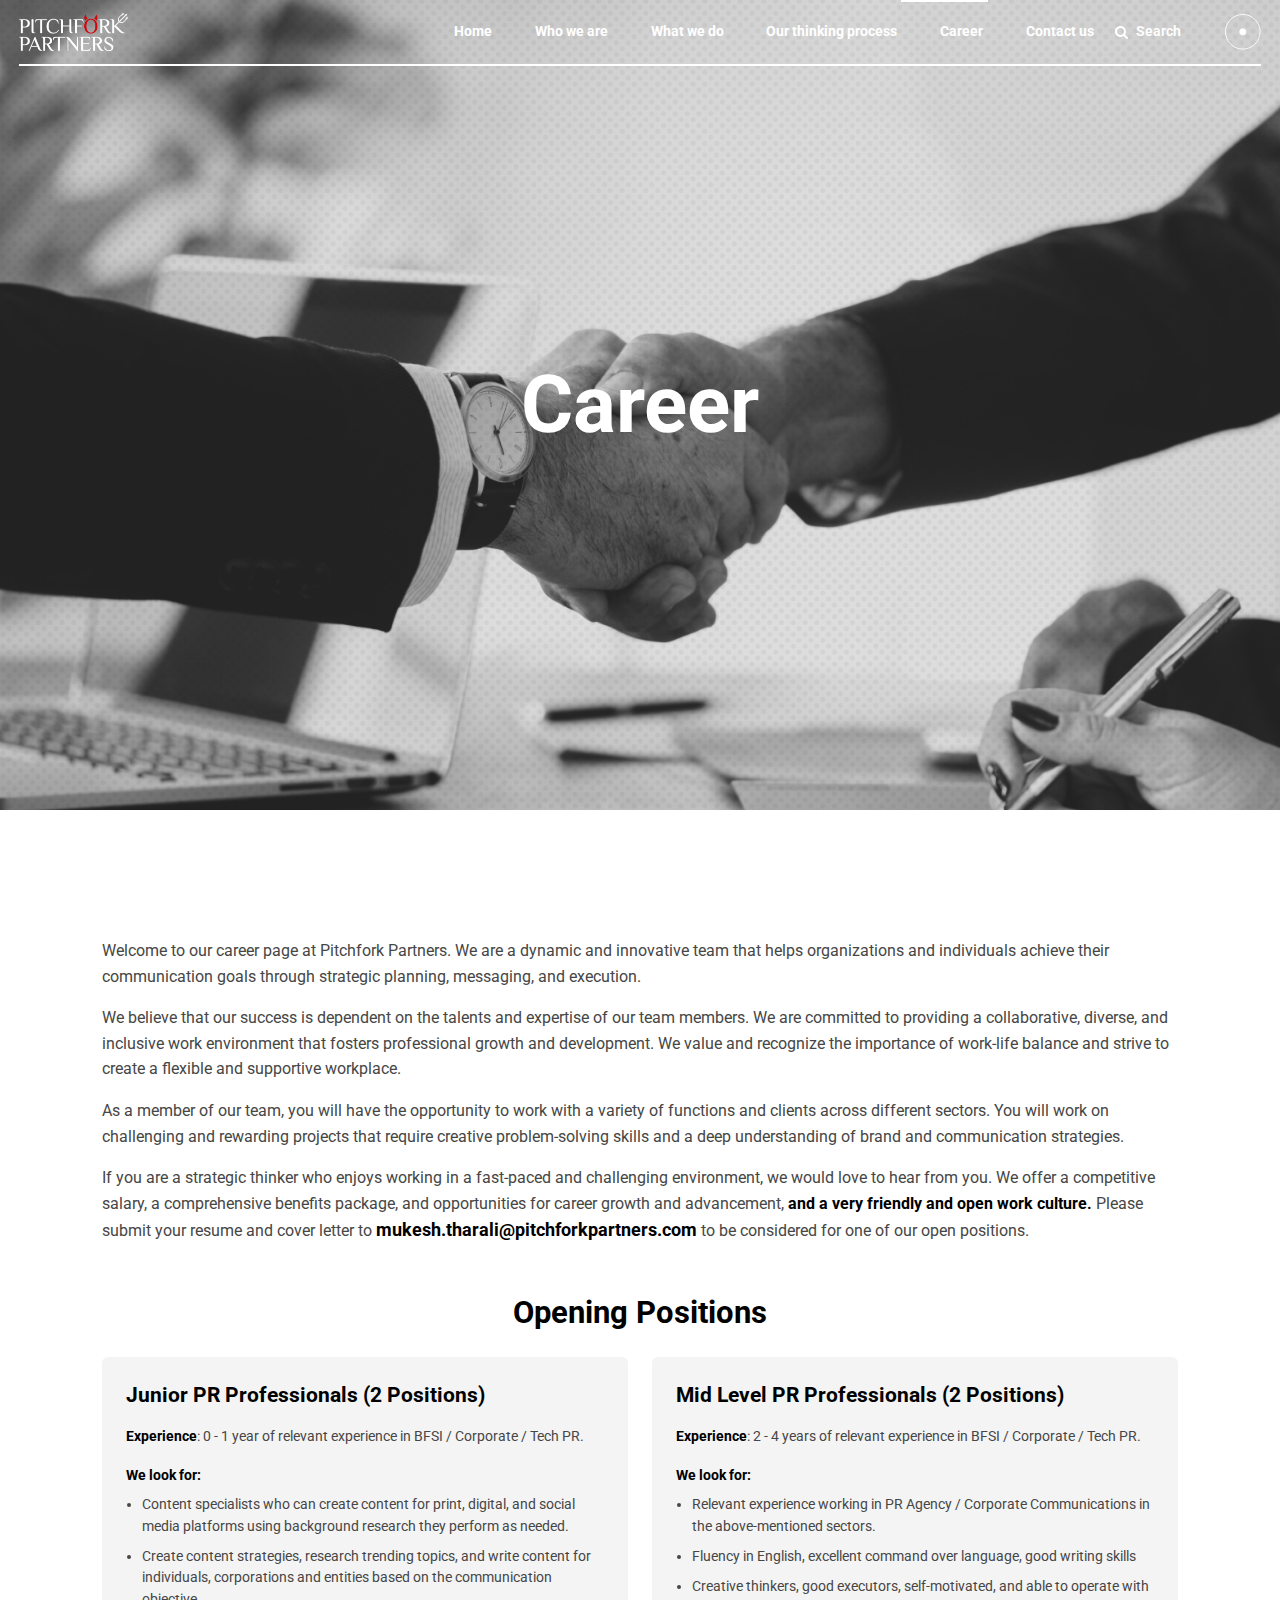
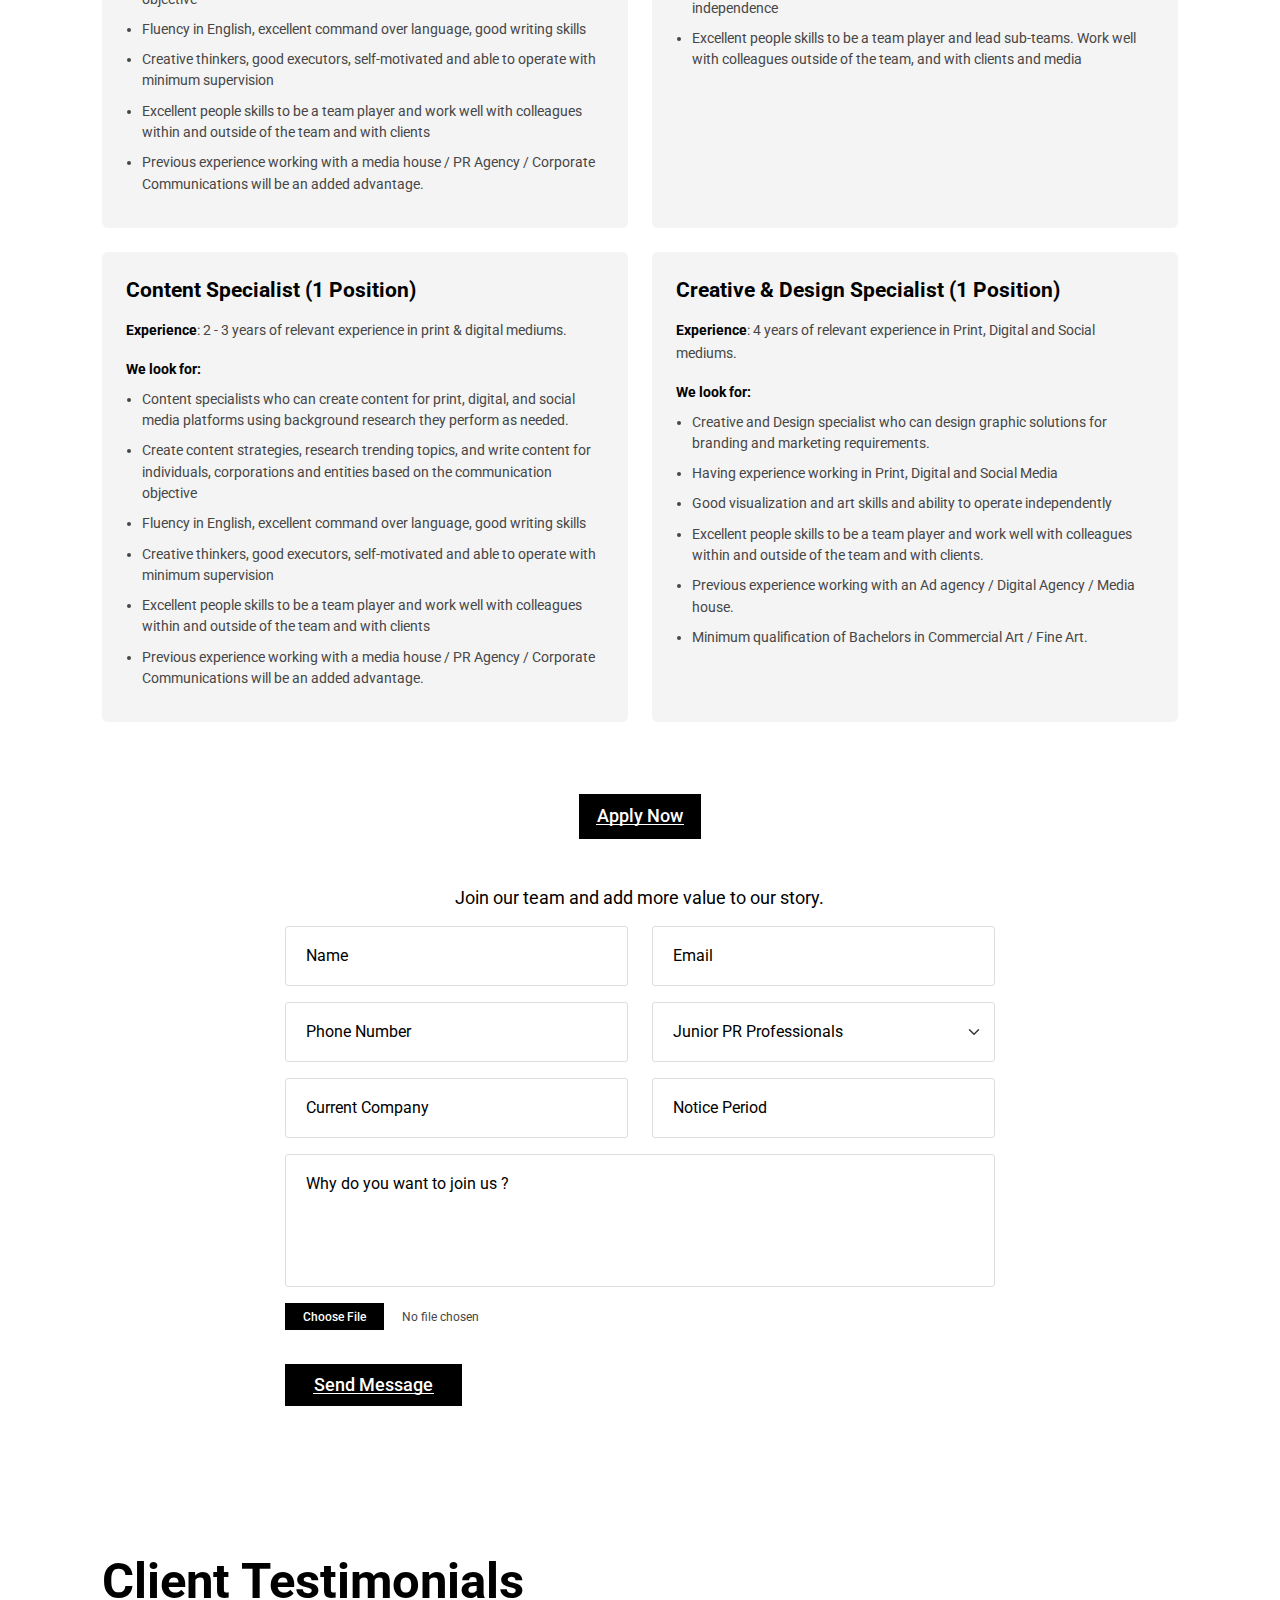
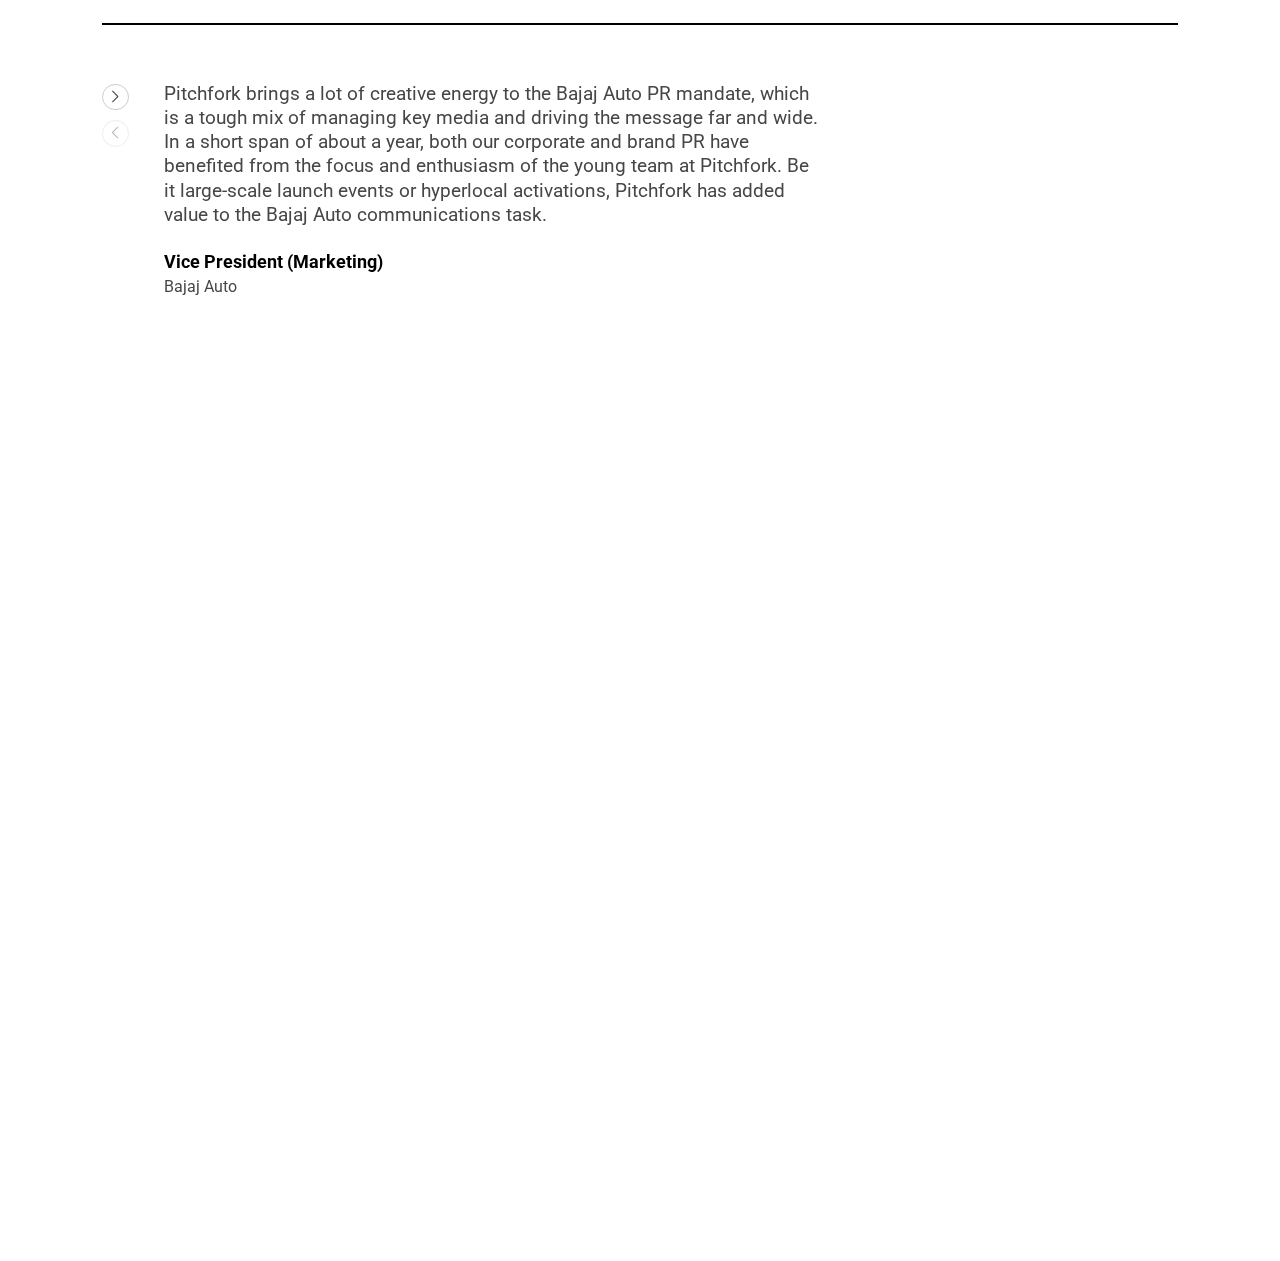
==== commit 379386ea: "Design Changes" ====
--- a/career.html
+++ b/career.html
@@ -31,48 +31,50 @@
     <!-- Header Block -->
     <header class="pp-header">
         <div class="container-fluid">
-            <div class="row align-items-center">
-                <div class="col-xxl-3 col-lg-2 col-md-3 col-4">
-                    <div class="pp-header-logo">
-                        <a href="./index.html">
-                            <img src="./assets/images/logo/pitchfork-logo.png" loading="lazy" width="109" height="38" alt="Pitchfork Partners">
-                            <img src="./assets/images/logo/pitchfork-logo-dark.png" loading="lazy" width="109" height="38" alt="Pitchfork Partners">
-                        </a>
-                    </div>
-                </div>
-                <div class="col-xxl-9 col-lg-10 col-md-9 col-8">
-                    <nav class="navbar navbar-expand-xl justify-content-end p-0">
-                        <div class="navbar-menu d-none d-xl-block">
-                            <ul class="navbar-nav ms-auto">
-                                <li>
-                                    <a href="./index.html">Home</a>
-                                </li>
-                                <li>
-                                    <a href="./who-we-are.html">Who we are</a>
-                                </li>
-                                <li>
-                                    <a href="./what-we-do.html">What we do</a>
-                                </li>
-                                <li>
-                                    <a href="./our-thinking-process.html">Our thinking process</a>
-                                </li>
-                                <li class="current-menu-item">
-                                    <a href="./career.html">Career</a>
-                                </li>
-                                <li>
-                                    <a href="./contact-us.html">Contact us</a>
-                                </li>
-                            </ul>
-                        </div>
-                        <div class="pp-header-search d-none d-xl-block">
-                            <svg class="me-1" enable-background="new 0 0 14 14"height=14px version=1.1 viewBox="0 0 14 14"width=14px x=0px xml:space=preserve xmlns=http://www.w3.org/2000/svg xmlns:xlink=http://www.w3.org/1999/xlink y=0px><g><path d="M12,13c-0.266,0-0.523-0.109-0.703-0.297l-2.68-2.672C7.703,10.664,6.609,11,5.5,11C2.461,11,0,8.539,0,5.5S2.461,0,5.5,0
-                                S11,2.461,11,5.5c0,1.109-0.336,2.203-0.969,3.117l2.68,2.68C12.891,11.477,13,11.734,13,12C13,12.547,12.547,13,12,13z M5.5,2
-                                C3.57,2,2,3.57,2,5.5S3.57,9,5.5,9S9,7.43,9,5.5S7.43,2,5.5,2z"></path></g></svg> Search
-                        </div>
-                        <div class="pp-header-menu" data-bs-toggle="offcanvas" data-bs-target="#pp-sidemenu" aria-controls="pp-sidemenu">
-                            <svg enable-background="new 0 0 40 40"height=40px version=1.1 viewBox="0 0 40 40"width=40px x=0px xml:space=preserve y=0px><circle cx=20 cy=20 r=19.5 fill=none stroke-miterlimit=10></circle><circle cx=20 cy=20 r=3.5></circle></svg>
-                        </div>
-                    </nav>
+            <div class="pp-header-wrapper">
+                <div class="row align-items-center">
+                    <div class="col-xxl-3 col-lg-2 col-md-3 col-5">
+                        <div class="pp-header-logo">
+                            <a href="./index.html">
+                                <img src="./assets/images/logo/pitchfork-logo.png" loading="lazy" width="109" height="38" alt="Pitchfork Partners">
+                                <img src="./assets/images/logo/pitchfork-logo-dark.png" loading="lazy" width="109" height="38" alt="Pitchfork Partners">
+                            </a>
+                        </div>
+                    </div>
+                    <div class="col-xxl-9 col-lg-10 col-md-9 col-7">
+                        <nav class="navbar navbar-expand-xl justify-content-end p-0">
+                            <div class="navbar-menu">
+                                <ul class="navbar-nav ms-auto">
+                                    <li>
+                                        <a href="./index.html">Home</a>
+                                    </li>
+                                    <li>
+                                        <a href="./who-we-are.html">Who we are</a>
+                                    </li>
+                                    <li>
+                                        <a href="./what-we-do.html">What we do</a>
+                                    </li>
+                                    <li>
+                                        <a href="./our-thinking-process.html">Our thinking process</a>
+                                    </li>
+                                    <li class="current-menu-item">
+                                        <a href="./career.html">Career</a>
+                                    </li>
+                                    <li>
+                                        <a href="./contact-us.html">Contact us</a>
+                                    </li>
+                                </ul>
+                            </div>
+                            <div class="pp-header-search d-none d-xl-block">
+                                <svg class="me-1" enable-background="new 0 0 14 14"height=14px version=1.1 viewBox="0 0 14 14"width=14px x=0px xml:space=preserve xmlns=http://www.w3.org/2000/svg xmlns:xlink=http://www.w3.org/1999/xlink y=0px><g><path d="M12,13c-0.266,0-0.523-0.109-0.703-0.297l-2.68-2.672C7.703,10.664,6.609,11,5.5,11C2.461,11,0,8.539,0,5.5S2.461,0,5.5,0
+                                    S11,2.461,11,5.5c0,1.109-0.336,2.203-0.969,3.117l2.68,2.68C12.891,11.477,13,11.734,13,12C13,12.547,12.547,13,12,13z M5.5,2
+                                    C3.57,2,2,3.57,2,5.5S3.57,9,5.5,9S9,7.43,9,5.5S7.43,2,5.5,2z"></path></g></svg> Search
+                            </div>
+                            <div class="pp-header-menu" data-bs-toggle="offcanvas" data-bs-target="#pp-sidemenu" aria-controls="pp-sidemenu">
+                                <svg enable-background="new 0 0 40 40"height=40px version=1.1 viewBox="0 0 40 40"width=40px x=0px xml:space=preserve y=0px><circle cx=20 cy=20 r=19.5 fill=none stroke-miterlimit=10></circle><circle cx=20 cy=20 r=3.5></circle></svg>
+                            </div>
+                        </nav>
+                    </div>
                 </div>
             </div>
         </div>
@@ -83,7 +85,7 @@
         <a class="close-side-menu" href="#" data-bs-dismiss="offcanvas" aria-label="Close">
             <svg version="1.1" x="0px" y="0px" width="40px" height="40px" viewBox="0 0 40 40" enable-background="new 0 0 40 40" xml:space="preserve">
             <circle fill="none" stroke-miterlimit="10" cx="20" cy="20" r="19.5"></circle>
-            <rect x="13" y="18.5a" width="14" height="3"></rect>
+            <rect x="13" y="18" width="14" height="3"></rect>
             </svg>
         </a>
         <div class="pp-sidemenu-logo">
@@ -118,7 +120,7 @@
                     <a href="https://www.facebook.com/pitchforkpartners" target="_blank" title="Facebook">
                         <svg width="35" height="40" viewBox="0 0 35 40" fill="none" xmlns="http://www.w3.org/2000/svg">
                             <g>
-                            <path d="M31.25 2.5H3.75C2.75544 2.5 1.80161 2.89509 1.09835 3.59835C0.395088 4.30161 0 5.25544 0 6.25L0 33.75C0 34.7446 0.395088 35.6984 1.09835 36.4017C1.80161 37.1049 2.75544 37.5 3.75 37.5H14.4727V25.6008H9.55078V20H14.4727V15.7313C14.4727 10.8758 17.3633 8.19375 21.7906 8.19375C23.9109 8.19375 26.1281 8.57188 26.1281 8.57188V13.3375H23.6852C21.2781 13.3375 20.5273 14.8312 20.5273 16.3633V20H25.9008L25.0414 25.6008H20.5273V37.5H31.25C32.2446 37.5 33.1984 37.1049 33.9017 36.4017C34.6049 35.6984 35 34.7446 35 33.75V6.25C35 5.25544 34.6049 4.30161 33.9017 3.59835C33.1984 2.89509 32.2446 2.5 31.25 2.5Z" fill="black"/>
+                            <path d="M31.25 2.5H3.75C2.75544 2.5 1.80161 2.89509 1.09835 3.59835C0.395088 4.30161 0 5.25544 0 6.25L0 33.75C0 34.7446 0.395088 35.6984 1.09835 36.4017C1.80161 37.1049 2.75544 37.5 3.75 37.5H14.4727V25.6008H9.55078V20H14.4727V15.7313C14.4727 10.8758 17.3633 8.19375 21.7906 8.19375C23.9109 8.19375 26.1281 8.57188 26.1281 8.57188V13.3375H23.6852C21.2781 13.3375 20.5273 14.8312 20.5273 16.3633V20H25.9008L25.0414 25.6008H20.5273V37.5H31.25C32.2446 37.5 33.1984 37.1049 33.9017 36.4017C34.6049 35.6984 35 34.7446 35 33.75V6.25C35 5.25544 34.6049 4.30161 33.9017 3.59835C33.1984 2.89509 32.2446 2.5 31.25 2.5Z" fill="white"/>
                             </g>
                         </svg>
                     </a>
@@ -193,11 +195,185 @@
         <!-- Hero Block Inner Page -->
 
         <!-- Career Block -->
-        <section class="section-top-spacing section-bottom-spacing">
+        <section class="section-top-spacing">
             <div class="container">
+                <p>Welcome to our career page at Pitchfork Partners. We are a dynamic and innovative team that helps organizations and individuals achieve their communication goals through strategic planning, messaging, and execution.</p>
+                <p>We believe that our success is dependent on the talents and expertise of our team members. We are committed to providing a collaborative, diverse, and inclusive work environment that fosters professional growth and development. We value and recognize the importance of work-life balance and strive to create a flexible and supportive workplace.</p>
+                <p>As a member of our team, you will have the opportunity to work with a variety of functions and clients across different sectors. You will work on challenging and rewarding projects that require creative problem-solving skills and a deep understanding of brand and communication strategies.</p>
+                <p>If you are a strategic thinker who enjoys working in a fast-paced and challenging environment, we would love to hear from you. We offer a competitive salary, a comprehensive benefits package, and opportunities for career growth and advancement, <span class="fw-bold text-black">and a very friendly and open work culture.</span> Please submit your resume and cover letter to <a class="fw-bold text-black" href="mailto:mukesh.tharali@pitchforkpartners.com">mukesh.tharali@pitchforkpartners.com</a> to be considered for one of our open positions.</p>
+
+                <div class="row job-list mt-5">
+                    <div class="col-md-12">
+                        <h4 class="mb-4 text-center">Opening Positions</h4>
+                    </div>
+
+                    <div class="col-md-6">
+                        <div class="job-item bg--grey p-4 rounded-2">
+                            <h5 class="mb-3">Junior PR Professionals (2 Positions)</h5>
+                            <p><b class="text-black">Experience</b>: 0 - 1 year of relevant experience in BFSI / Corporate / Tech PR.</p>
+                            <p class="fw-bold text-black mb-2">We look for:</p>
+                            <ul class="list-bullets">
+                                <li>Content specialists who can create content for print, digital, and social media platforms using background research they perform as needed.</li>
+                                <li>Create content strategies, research trending topics, and write content for individuals, corporations and entities based on the communication objective</li>
+                                <li>Fluency in English, excellent command over language, good writing skills</li>
+                                <li>Creative thinkers, good executors, self-motivated and able to operate with minimum supervision</li>
+                                <li>Excellent people skills to be a team player and work well with colleagues within and outside of the team and with clients</li>
+                                <li>Previous experience working with a media house / PR Agency / Corporate Communications will be an added advantage.</li>
+                            </ul>
+                        </div>
+                    </div>
+                    <div class="col-md-6">
+                        <div class="job-item bg--grey p-4 rounded-2">
+                            <h5 class="mb-3">Mid Level PR Professionals (2 Positions)</h5>
+                            <p><b class="text-black">Experience</b>: 2 - 4 years of relevant experience in BFSI / Corporate / Tech PR.</p>
+                            <p class="fw-bold text-black mb-2">We look for:</p>
+                            <ul class="list-bullets">
+                                <li>Relevant experience working in PR Agency / Corporate Communications in the above-mentioned sectors.</li>
+                                <li>Fluency in English, excellent command over language, good writing skills</li>
+                                <li>Creative thinkers, good executors, self-motivated, and able to operate with independence</li>
+                                <li>Excellent people skills to be a team player and lead sub-teams. Work well with colleagues outside of the team, and with clients and media</li>
+                            </ul>
+                        </div>
+                    </div>
+                    <div class="col-md-6">
+                        <div class="job-item bg--grey p-4 rounded-2">
+                            <h5 class="mb-3">Content Specialist (1 Position)</h5>
+                            <p><b class="text-black">Experience</b>: 2 - 3 years of relevant experience in print & digital mediums.</p>
+                            <p class="fw-bold text-black mb-2">We look for:</p>
+                            <ul class="list-bullets">
+                                <li>Content specialists who can create content for print, digital, and social media platforms using background research they perform as needed.</li>
+                                <li>Create content strategies, research trending topics, and write content for individuals, corporations and entities based on the communication objective</li>
+                                <li>Fluency in English, excellent command over language, good writing skills</li>
+                                <li>Creative thinkers, good executors, self-motivated and able to operate with minimum supervision</li>
+                                <li>Excellent people skills to be a team player and work well with colleagues within and outside of the team and with clients</li>
+                                <li>Previous experience working with a media house / PR Agency / Corporate Communications will be an added advantage.</li>
+                            </ul>
+                        </div>
+                    </div>
+                    <div class="col-md-6">
+                        <div class="job-item bg--grey p-4 rounded-2">
+                            <h5 class="mb-3">Creative & Design Specialist (1 Position)</h5>
+                            <p><b class="text-black">Experience</b>: 4 years of relevant experience in Print, Digital and Social mediums.</p>
+                            <p class="fw-bold text-black mb-2">We look for:</p>
+                            <ul class="list-bullets">
+                                <li>Creative and Design specialist who can design graphic solutions for branding and marketing requirements.</li>
+                                <li>Having experience working in Print, Digital and Social Media</li>
+                                <li>Good visualization and art skills and ability to operate independently</li>
+                                <li>Excellent people skills to be a team player and work well with colleagues within and outside of the team and with clients.</li>
+                                <li>Previous experience working with an Ad agency / Digital Agency / Media house.</li>
+                                <li>Minimum qualification of Bachelors in Commercial Art / Fine Art.</li>
+                            </ul>
+                        </div>
+                    </div>
+
+                    <div class="col-md-12 text-center pt-5">
+                        <a href="#applynow" class="btn btn-unlderline" target="_self"><span>Apply Now</span></a>
+                    </div>
+
+                </div>
+                
+                <div class="row justify-content-center mt-5">
+                    <div class="col-lg-8 col-md-10">
+                        <div id="applynow" class="applynow-form">
+                            <h5 class="fw-normal text-center mb-3">Join our team and add more value to our story.</h5>
+                            <form action="#" method="post">
+                                <div class="row">
+                                    <div class="form-group col-md-6">
+                                        <input type="text" class="form-control" name="name" placeholder="Name">
+                                    </div>
+                                    <div class="form-group col-md-6">
+                                        <input type="email" class="form-control" name="email" placeholder="Email">
+                                    </div>
+                                    <div class="form-group col-md-6">
+                                        <input type="tel" class="form-control" name="phone" placeholder="Phone Number">
+                                    </div>
+                                    <div class="form-group col-md-6">
+                                        <select name="position" class="form-control form-select">
+                                            <option value="Junior PR Professionals">Junior PR Professionals</option>
+                                            <option value="Mid Level PR Professionals">Mid Level PR Professionals</option>
+                                            <option value="Content Specialist">Content Specialist</option>
+                                            <option value="Creative & Design specialist">Creative & Design specialist</option>
+                                        </select>
+                                    </div>
+                                    <div class="form-group col-md-6">
+                                        <input type="text" class="form-control" name="current-company" placeholder="Current Company">
+                                    </div>
+                                    <div class="form-group col-md-6">
+                                        <input type="text" class="form-control" name="notice-period" placeholder="Notice Period">
+                                    </div>
+                                    <div class="form-group col-md-12">
+                                        <textarea name="message" class="form-control" cols="40" rows="10" placeholder="Why do you want to join us ?"></textarea>
+                                    </div>
+                                    <div class="form-group col-md-12">
+                                        <input type="file" name="attachment" class="form-control-file" accept=".jpg,.jpeg,.png,.gif,.pdf,.doc,.docx,.ppt,.pptx,.odt,.avi,.ogg,.m4a,.mov,.mp3,.mp4,.mpg,.wav,.wmv">
+                                    </div>
+                                    <div class="form-group col-md-12">
+                                        <button type="submit" class="btn btn-unlderline"><span>Send Message</span></button>
+                                    </div>
+                                </div>
+                            </form>
+                        </div>
+                    </div>
+                </div>
             </div>
         </section>
         <!-- Career Block -->
+
+        <!-- Testimonials Block -->
+        <section class="pp-testimonials section-top-spacing section-bottom-spacing">
+            <div class="container">
+                <h2 class="pp-title">Client Testimonials</h2>
+                <div class="quote-testimonials-holder">
+                    <div class="pp-testimonials-quote">
+                        <div class="quote-pattern-holder" data-aos="fade-up" data-aos-duration="0">
+                            <div class="quote-pattern-before"></div>
+                            <img src="./assets/images/icons/quote.svg" width="237" height="200" loading="" alt="Quote">
+                            <div class="qodef-pattern-after"></div>
+                        </div>
+                    </div>
+                </div>
+
+                <div class="swiper testimonials-slider">
+                    <div class="swiper-wrapper">
+                        <div class="swiper-slide">
+                            <div class="testimonial-item">
+                                <p class="testimonial-text mb-4">Pitchfork brings a lot of creative energy to the Bajaj Auto PR mandate, which is a tough mix of managing key media and driving the message far and wide. In a short span of about a year, both our corporate and brand PR have benefited from the focus and enthusiasm of the young team at Pitchfork. Be it large-scale launch events or hyperlocal activations, Pitchfork has added value to the Bajaj Auto communications task.</p>
+                                
+                                <h5 class="testimonial-author-name mb-0">Vice President (Marketing)</h5>
+                                <p class="testimonial-author-job mb-0">Bajaj Auto</p>
+                            </div>
+                        </div>
+                        <div class="swiper-slide">
+                            <div class="testimonial-item">
+                                <p class="testimonial-text mb-4">"The Youva and HQ brands from Navneet Education Limited have had an excellent experience partnering with Pitchfork Partners. Their Strategic Communications and Influencer Marketing services were very well thought through and delivered great results. Their team's industry expertise and strategic counsel helped us to achieve our communication objectives, while their ability to identify and engage with the right influencers resulted in highly effective campaigns that generated significant engagement and high-quality content."</p>
+                                
+                                <h5 class="testimonial-author-name mb-0">Marketing Head</h5>
+                                <p class="testimonial-author-job mb-0">Navneet</p>
+                            </div>
+                        </div>
+                        <div class="swiper-slide">
+                            <div class="testimonial-item">
+                                <p class="testimonial-text mb-4">Circulate Capital has partnered with Pitchfork Partners on several complex events in India. Their services have been highly valuable, demonstrating a remarkable level of organization and punctuality. The team was a very reliable point of contact throughout the planning process, their knowledge and experience of vendor and venue contracts made the entire process so much easier.</p>
+                                
+                                <h5 class="testimonial-author-name mb-0">Event Lead</h5>
+                                <p class="testimonial-author-job mb-0">Circulate Capital</p>
+                            </div>
+                        </div>
+                        <div class="swiper-slide">
+                            <div class="testimonial-item">
+                                <p class="testimonial-text mb-4">Over the years we've built a great working relationship with Pitchfork Partners. The team collectively has strong industry knowledge which reflects in their counsel. For our rebranding too, the Pitchfork team played a critical role in synergizing with the brand and events team to seamlessly manage the change through communications and our IP event - True North Journeys. We're most happy with the team's sheer enthusiasm to deliver and always stay on top of things.</p>
+                                
+                                <h5 class="testimonial-author-name mb-0">Communication Lead</h5>
+                                <p class="testimonial-author-job mb-0">True North</p>
+                            </div>
+                        </div>
+                    </div>
+                    <div class="swiper-button swiper-button-next"></div>
+                    <div class="swiper-button swiper-button-prev"></div>
+                </div>
+            </div>
+        </section>
+        <!-- Testimonials Block -->
     </main>
 
     <!-- Footer Block -->
@@ -288,7 +464,7 @@
                                 <a href="https://www.facebook.com/pitchforkpartners" target="_blank" title="Facebook">
                                     <svg width="35" height="40" viewBox="0 0 35 40" fill="none" xmlns="http://www.w3.org/2000/svg">
                                         <g>
-                                        <path d="M31.25 2.5H3.75C2.75544 2.5 1.80161 2.89509 1.09835 3.59835C0.395088 4.30161 0 5.25544 0 6.25L0 33.75C0 34.7446 0.395088 35.6984 1.09835 36.4017C1.80161 37.1049 2.75544 37.5 3.75 37.5H14.4727V25.6008H9.55078V20H14.4727V15.7313C14.4727 10.8758 17.3633 8.19375 21.7906 8.19375C23.9109 8.19375 26.1281 8.57188 26.1281 8.57188V13.3375H23.6852C21.2781 13.3375 20.5273 14.8312 20.5273 16.3633V20H25.9008L25.0414 25.6008H20.5273V37.5H31.25C32.2446 37.5 33.1984 37.1049 33.9017 36.4017C34.6049 35.6984 35 34.7446 35 33.75V6.25C35 5.25544 34.6049 4.30161 33.9017 3.59835C33.1984 2.89509 32.2446 2.5 31.25 2.5Z" fill="black"/>
+                                        <path d="M31.25 2.5H3.75C2.75544 2.5 1.80161 2.89509 1.09835 3.59835C0.395088 4.30161 0 5.25544 0 6.25L0 33.75C0 34.7446 0.395088 35.6984 1.09835 36.4017C1.80161 37.1049 2.75544 37.5 3.75 37.5H14.4727V25.6008H9.55078V20H14.4727V15.7313C14.4727 10.8758 17.3633 8.19375 21.7906 8.19375C23.9109 8.19375 26.1281 8.57188 26.1281 8.57188V13.3375H23.6852C21.2781 13.3375 20.5273 14.8312 20.5273 16.3633V20H25.9008L25.0414 25.6008H20.5273V37.5H31.25C32.2446 37.5 33.1984 37.1049 33.9017 36.4017C34.6049 35.6984 35 34.7446 35 33.75V6.25C35 5.25544 34.6049 4.30161 33.9017 3.59835C33.1984 2.89509 32.2446 2.5 31.25 2.5Z" fill="white"/>
                                         </g>
                                     </svg>
                                 </a>
--- a/assets/css/style.css
+++ b/assets/css/style.css
@@ -3,6 +3,7 @@
     --dark-grey: #464646;
     --red: #d42023;
     --pink: #e84945;
+    --grey: #f4f4f4;
 }
 html {
     font-size: 18px;
@@ -60,13 +61,16 @@
 .text--pink {
     color: var(--pink);
 }
+.bg--grey {
+    background-color: var(--grey);
+}
 /* Color */
 
 /* Header Size */
 h1, .h1, h2, .h2, h3, .h3, h4, .h4, h5, .h5, h6, .h6 {
     color: var(--black);
     font-weight: 700;
-    line-height: 1.1;
+    line-height: 1.3;
 }
 h1, .h1 {
     font-size: 3.333rem; /* 60 */
@@ -131,8 +135,30 @@
 .section-top-spacing {
     margin-top: 8rem;
 }
+.section-top-padding {
+    padding-top: 8rem;
+}
 .section-bottom-spacing {
     padding-bottom: 8rem;
+}
+.list-bullets {
+    list-style: disc;
+    padding-left: 1rem;
+}
+.form-group {
+    margin-bottom: 1rem;
+}
+.form-group .form-control {
+    font-family: 'Roboto', sans-serif;
+    color: var(--black);
+    font-size: 16px;
+    font-weight: 400;
+    padding: 17px 20px;
+    border-radius: 3px;
+    border-color: #dddddd;
+}
+.form-group .form-control::placeholder {
+    color: var(--black);
 }
 
 .btn {
@@ -191,6 +217,9 @@
 }
 
 /* Header CSS */
+body:not(.home) .pp-header-wrapper {
+    border-bottom: 2px solid #ffffff;
+}
 .pp-header {
     position: absolute;
     top: 0;
@@ -202,7 +231,7 @@
 .pp-header .container-fluid {
     padding: 0 4.5%;
 }
-.fixed-header {
+.fixed-header.pp-header {
     position: fixed;
     top: -4.222rem;
     background-color: #ffffff;
@@ -300,9 +329,6 @@
     fill: #ffffff;
     stroke: #ffffff;
 }
-.pp-sidemenu .close-side-menu svg rect {
-    transform: translateY(1rem);
-}
 .pp-sidemenu-nav {
     list-style: none;
     margin: 3.333rem 0 0;
@@ -383,9 +409,6 @@
 .social-share-inline li svg {
     width: 0.722rem;
     height: auto;
-}
-.social-share-inline li svg path {
-    fill: #ffffff;
 }
 path {
     transition: all 0.6s ease-in-out;
@@ -1076,7 +1099,7 @@
     left: 50%;
     transform: translateX(-50%);
     right: auto;
-    bottom: 0;
+    bottom: 1.2rem;
     text-align: center;
     width: max-content;
     z-index: 1;
@@ -1097,6 +1120,102 @@
     color: var(--black);
 }
 /* Team CSS */
+
+/* Career CSS */
+.job-list h4 {
+    font-size: 1.944rem;
+}
+.job-item {
+    height: calc(100% - 1.5rem);
+    margin-bottom: 1.5rem;
+}
+.job-item h5 {
+    font-size: 1.333rem;
+}
+.job-item p {
+    font-size: 0.889rem;
+}
+.job-item ul li {
+    margin-bottom: 0.556rem;
+    font-size: 0.889rem;
+}
+.btn-unlderline:hover {
+    background-color: var(--black);
+    color: #ffffff;
+}
+.btn-unlderline span {
+    position: relative;
+}
+.btn-unlderline span:after, .btn-unlderline span:before {
+    content: '';
+    display: block;
+    position: absolute;
+    left: -1px;
+    bottom: 1px;
+    width: calc(100% + 2px);
+    height: 1px;
+    background-color: currentColor;
+}
+.btn-unlderline span:before {
+    -webkit-transform: scaleX(0);
+    -ms-transform: scaleX(0);
+    transform: scaleX(0);
+    -webkit-transform-origin: 0 0;
+    -ms-transform-origin: 0 0;
+    transform-origin: 0 0;
+}
+.btn-unlderline span:after {
+    -webkit-transform-origin: 100% 0;
+    -ms-transform-origin: 100% 0;
+    transform-origin: 100% 0;
+}
+.btn-unlderline:hover span:before {
+    -webkit-transform: scaleX(1);
+    -ms-transform: scaleX(1);
+    transform: scaleX(1);
+    -webkit-transition: -webkit-transform .9s cubic-bezier(.19,1,.22,1) .25s;
+    transition: -webkit-transform .9s cubic-bezier(.19,1,.22,1) .25s;
+    -o-transition: transform .9s cubic-bezier(.19,1,.22,1) .25s;
+    transition: transform .9s cubic-bezier(.19,1,.22,1) .25s;
+    transition: transform .9s cubic-bezier(.19,1,.22,1) .25s,-webkit-transform .9s cubic-bezier(.19,1,.22,1) .25s;
+}
+.btn-unlderline:hover span:after {
+    -webkit-transform: scaleX(0);
+    -ms-transform: scaleX(0);
+    transform: scaleX(0);
+    -webkit-transition: -webkit-transform .9s cubic-bezier(.19,1,.22,1);
+    transition: -webkit-transform .9s cubic-bezier(.19,1,.22,1);
+    -o-transition: transform .9s cubic-bezier(.19,1,.22,1);
+    transition: transform .9s cubic-bezier(.19,1,.22,1);
+    transition: transform .9s cubic-bezier(.19,1,.22,1),-webkit-transform .9s cubic-bezier(.19,1,.22,1);
+}
+
+.form-control-file {
+    font-size: 0.778rem;
+    margin-bottom: 1.111rem;
+}
+.form-control-file::file-selector-button {
+    margin-right: 1.111rem;
+    border: none;
+    background: var(--black);
+    padding: 0.556rem 1.111rem;
+    border-radius: 0;
+    color: #ffffff;
+    cursor: pointer;
+    transition: background .2s ease-in-out;
+    height: 1.667rem;
+    line-height: 0.667rem;
+    font-family: Roboto,sans-serif;
+    font-weight: 500;
+}
+.applynow-form .btn {
+    padding: 0.5rem 1.8rem;
+}
+.form-group textarea.form-control {
+    height: 8.333rem;
+    resize: none;
+}
+/* Career CSS */
 
 /* Footer CSS */
 .back-to-top {
@@ -1177,6 +1296,11 @@
 /* Footer CSS */
 
 /* Responsive */
+@media (min-width: 1200px) {
+    .navbar-menu {
+        display: block !important;
+    }
+}
 @media (max-width: 1399px) {
     html { font-size: 16px; }
 
@@ -1199,13 +1323,59 @@
     .section-top-spacing {
         margin-top: 4.5rem;
     }
+    .section-top-padding {
+        padding-top: 4.5rem;
+    }
     .section-bottom-spacing {
         padding-bottom: 4.5rem;
     }
 
     /* Header CSS */
     .pp-header {
-        padding: 1rem 0;
+        position: relative;
+        background-color: #ffffff;
+        padding: 1.2rem 0;
+        border-bottom: 1px solid #bfbfbf;
+    }
+    .pp-header-logo img,
+    .pp-sidemenu,
+    .offcanvas-backdrop {
+        display: none !important;
+    }
+    .pp-header-logo img + img {
+        display: block !important;
+    }
+    .pp-header-menu svg {
+        width: 2.7rem;
+        height: 2.7rem;
+        fill: var(--black);
+        stroke: var(--black);
+    }
+    .pp-header-menu.open svg {
+        fill: var(--pink);
+        stroke: var(--pink);
+    }
+
+    .pp-header .navbar {
+        position: static;
+    }
+    .navbar-menu {
+        position: absolute;
+        top: 100%;
+        left: 0;
+        width: 100%;
+        height: auto;
+        background-color: #ffffff;
+        padding: 1.5rem;
+        display: none;
+    }
+    .navbar li a {
+        font-size: 16px;
+        color: #464646;
+        padding: 10px 0;
+    }
+    .navbar li.current-menu-item a {
+        color: var(--pink);
     }
     /* Header CSS */
 
@@ -1217,6 +1387,7 @@
     
     .pp-hero-inner {
         min-height: 40vh;
+        background-attachment: initial;
     }
     /* Hero Block CSS */
 
@@ -1274,13 +1445,9 @@
     /* Header Size */
 
     /* Header CSS */
-    .pp-sidemenu .close-side-menu svg rect {
-        transform: translateY(1.2rem);
-    }
-
     .pp-hero-inner-text h1 {
         font-size: 3rem;
-    }    
+    }
     /* Header CSS */
 
     /* Hero Block CSS */
@@ -1349,22 +1516,23 @@
     .pp-header .container-fluid {
         padding: 0 1.5rem;
     }
+    .pp-header-menu svg {
+        width: 2rem;
+        height: 2rem;
+    }
     /* Header CSS */
 
     /* Hero Block CSS */
     .pp-hero-image {
-        min-height: 100vh;
+        min-height: 85vh;
     }
     .pp-hero-item .pp-hero-content h2 {
         font-size: 1.8rem;
         line-height: 1.3;
     }
 
-    .pp-hero-inner {
-        min-height: 50vh;
-    }
     .pp-hero-inner-text h1 {
-        font-size: 1.8rem;
+        font-size: 2.8rem;
     }
     /* Hero Block CSS */
 
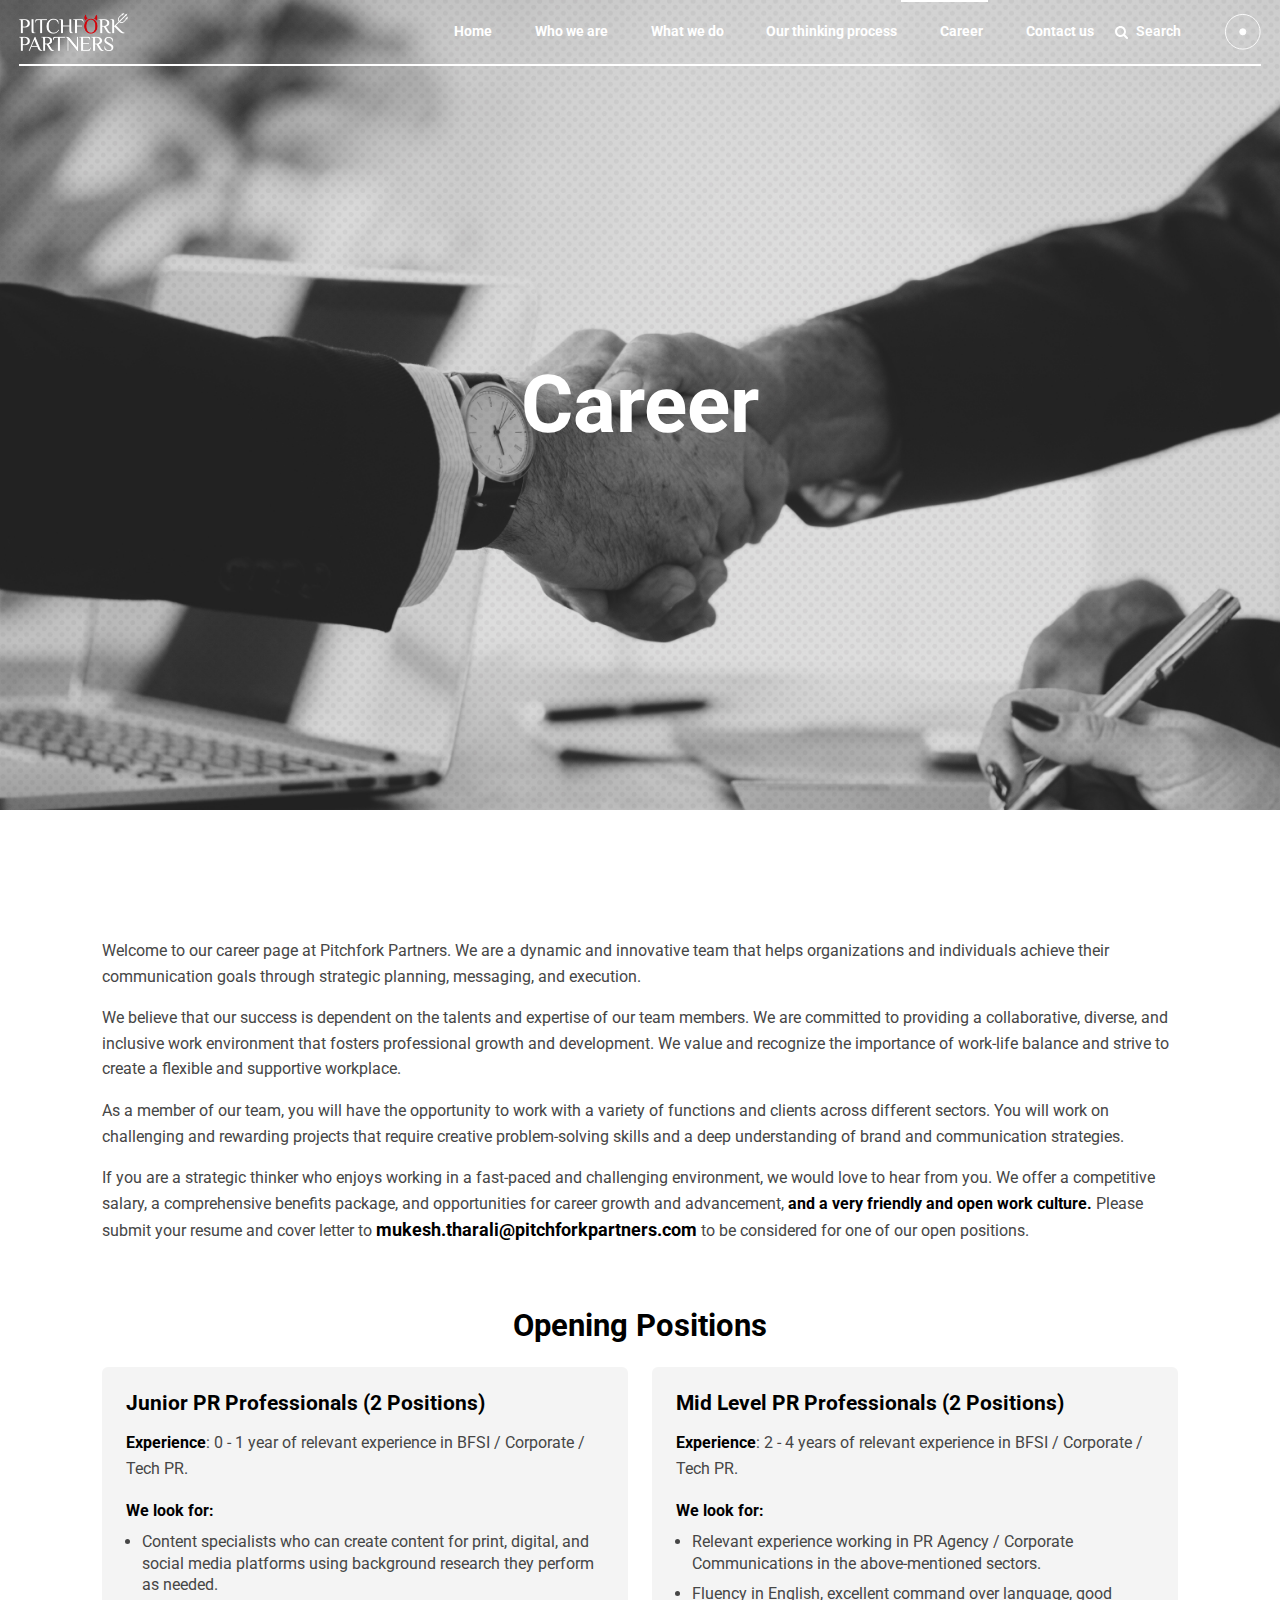
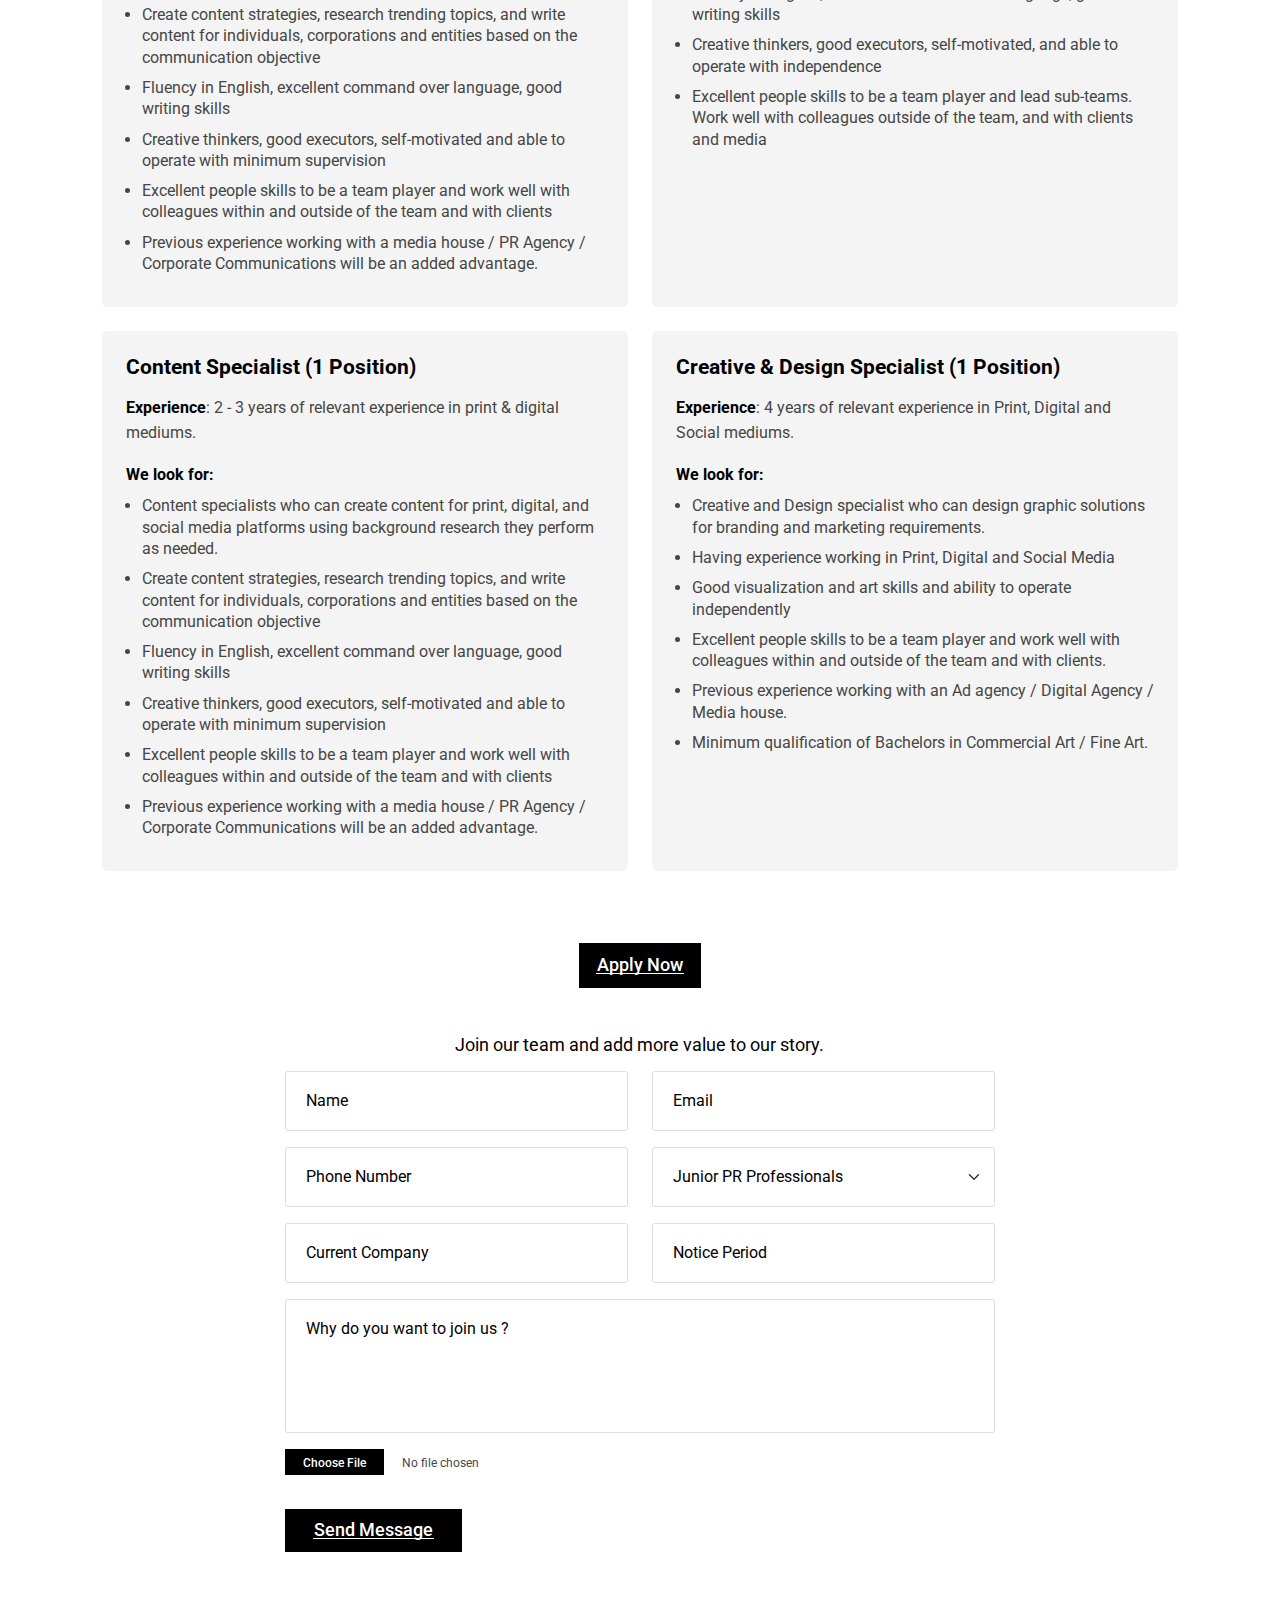
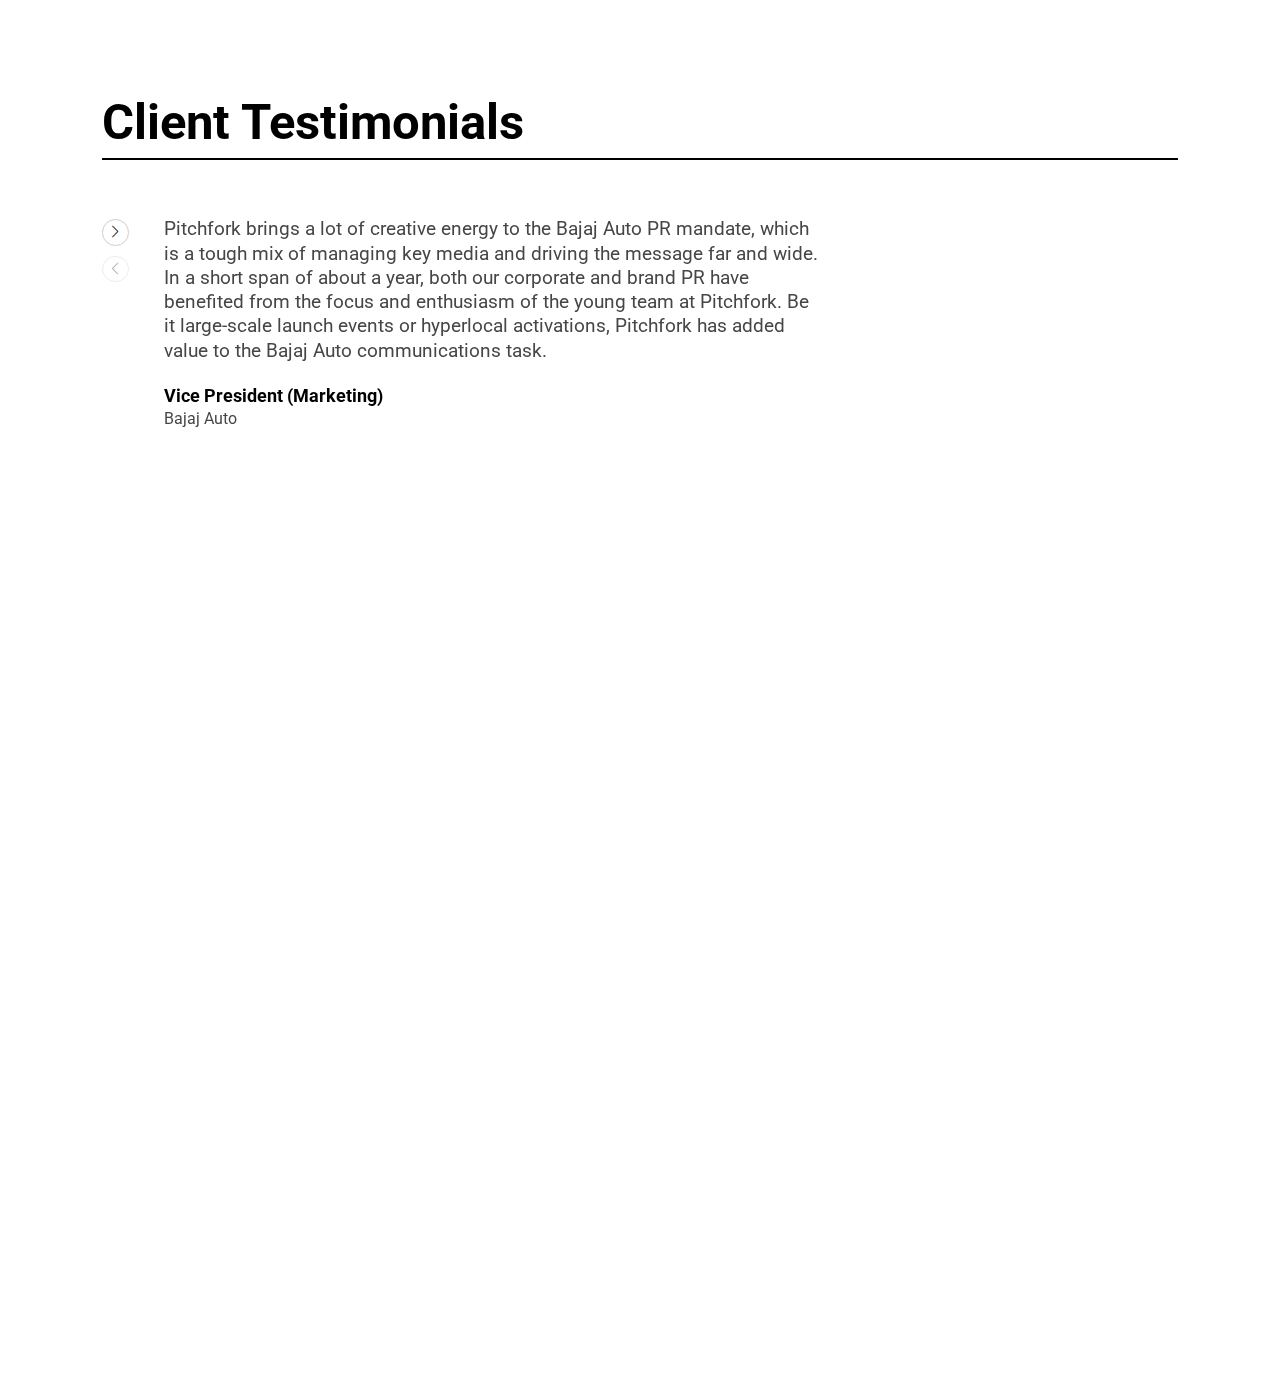
==== commit bbcd7972: "Design Changes" ====
--- a/career.html
+++ b/career.html
@@ -202,7 +202,7 @@
                 <p>As a member of our team, you will have the opportunity to work with a variety of functions and clients across different sectors. You will work on challenging and rewarding projects that require creative problem-solving skills and a deep understanding of brand and communication strategies.</p>
                 <p>If you are a strategic thinker who enjoys working in a fast-paced and challenging environment, we would love to hear from you. We offer a competitive salary, a comprehensive benefits package, and opportunities for career growth and advancement, <span class="fw-bold text-black">and a very friendly and open work culture.</span> Please submit your resume and cover letter to <a class="fw-bold text-black" href="mailto:mukesh.tharali@pitchforkpartners.com">mukesh.tharali@pitchforkpartners.com</a> to be considered for one of our open positions.</p>
 
-                <div class="row job-list mt-5">
+                <div class="row job-list pt-5">
                     <div class="col-md-12">
                         <h4 class="mb-4 text-center">Opening Positions</h4>
                     </div>
--- a/assets/css/style.css
+++ b/assets/css/style.css
@@ -25,10 +25,14 @@
     text-decoration: none;
     font-size: 1.111rem;
     color: var(--black);
+    -webkit-transition: all 0.6s ease-in-out;
+    -o-transition: all 0.6s ease-in-out;
     transition: all 0.6s ease-in-out;
 }
 a:hover {
     color: var(--pink);
+    -webkit-transition: all 0.6s ease-in-out;
+    -o-transition: all 0.6s ease-in-out;
     transition: all 0.6s ease-in-out;
 }
 :focus {
@@ -70,7 +74,7 @@
 h1, .h1, h2, .h2, h3, .h3, h4, .h4, h5, .h5, h6, .h6 {
     color: var(--black);
     font-weight: 700;
-    line-height: 1.3;
+    line-height: 1.1;
 }
 h1, .h1 {
     font-size: 3.333rem; /* 60 */
@@ -170,11 +174,15 @@
     border-radius: 0;
     font-weight: 500;
     padding: 0.556rem 1.111rem;
+    -webkit-transition: all 0.6s ease-in-out;
+    -o-transition: all 0.6s ease-in-out;
     transition: all 0.6s ease-in-out;
 }
 .btn:hover {
     background-color: #ffffff;
     color: var(--black);
+    -webkit-transition: all 0.6s ease-in-out;
+    -o-transition: all 0.6s ease-in-out;
     transition: all 0.6s ease-in-out;
 }
 
@@ -185,7 +193,11 @@
 }
 
 .pp-social-share {
+    display: -webkit-box;
+    display: -ms-flexbox;
     display: flex;
+    -webkit-box-align: center;
+    -ms-flex-align: center;
     align-items: center;
     list-style: none;
     padding: 0;
@@ -200,8 +212,14 @@
     border-radius: 5.556rem;
     width: 2.222rem;
     height: 2.222rem;
+    display: -webkit-box;
+    display: -ms-flexbox;
     display: flex;
+    -webkit-box-align: center;
+    -ms-flex-align: center;
     align-items: center;
+    -webkit-box-pack: center;
+    -ms-flex-pack: center;
     justify-content: center;
 }
 .pp-social-share li a svg {
@@ -235,7 +253,13 @@
     position: fixed;
     top: -4.222rem;
     background-color: #ffffff;
+    -webkit-transition: -webkit-transform .5s;
+    transition: -webkit-transform .5s;
+    -o-transition: transform .5s;
     transition: transform .5s;
+    transition: transform .5s, -webkit-transform .5s;
+    -webkit-transform: translateY(4.222rem);
+    -ms-transform: translateY(4.222rem);
     transform: translateY(4.222rem);
     border-bottom: 1px solid #bfbfbf;
 }
@@ -400,7 +424,11 @@
     list-style: none;
     padding: 0;
     margin: 0;
+    display: -webkit-box;
+    display: -ms-flexbox;
     display: flex;
+    -webkit-box-align: center;
+    -ms-flex-align: center;
     align-items: center;
 }
 .social-share-inline li:not(:last-child) {
@@ -411,10 +439,14 @@
     height: auto;
 }
 path {
+    -webkit-transition: all 0.6s ease-in-out;
+    -o-transition: all 0.6s ease-in-out;
     transition: all 0.6s ease-in-out;
 }
 a:hover svg path {
     fill: var(--pink);
+    -webkit-transition: all 0.6s ease-in-out;
+    -o-transition: all 0.6s ease-in-out;
     transition: all 0.6s ease-in-out;
 }
 
@@ -448,8 +480,14 @@
 .pp-fullscreen-search-form {
     width: 56%;
     height: 100vh;
+    display: -webkit-box;
+    display: -ms-flexbox;
     display: flex;
+    -webkit-box-align: center;
+    -ms-flex-align: center;
     align-items: center;
+    -webkit-box-pack: center;
+    -ms-flex-pack: center;
     justify-content: center;
     margin: 0 auto;
 }
@@ -529,10 +567,14 @@
     left: 11.111rem;
     width: 70%;
     height: auto;
+    -webkit-transition: all 0.6s ease-in-out;
+    -o-transition: all 0.6s ease-in-out;
     transition: all 0.6s ease-in-out;
 }
 .swiper-slide-active .pp-hero-item .pp-hero-content {
     left: 9.444rem;
+    -webkit-transition: all 0.6s ease-in-out;
+    -o-transition: all 0.6s ease-in-out;
     transition: all 0.6s ease-in-out;
 }
 .hero-slider .swiper-button {
@@ -599,12 +641,12 @@
     100% {
       transform: translate(0, 15px);
     }
-  }
-  @keyframes simple-move {
+}
+@keyframes simple-move {
     100% {
-      transform: translate(0, 15px);
-    }
-  }
+        transform: translate(0, 15px);
+    }
+}
 
 .pp-our-process-text .process-sub-text {
     position: relative;
@@ -834,14 +876,27 @@
 }
 .pp-company-stats-holder {
     position: relative;
+    display: -webkit-box;
+    display: -ms-flexbox;
     display: flex;
+    -ms-flex-wrap: wrap;
     flex-wrap: wrap;
+    -webkit-box-align: center;
+    -ms-flex-align: center;
     align-items: center;
+    -webkit-box-pack: center;
+    -ms-flex-pack: center;
     justify-content: center;
 }
 .pp-company-stats-item {
+    display: -webkit-box;
+    display: -ms-flexbox;
     display: flex;
+    -webkit-box-align: center;
+    -ms-flex-align: center;
     align-items: center;
+    -webkit-box-pack: center;
+    -ms-flex-pack: center;
     justify-content: center;
 }
 .pp-company-stats-inner {
@@ -1105,11 +1160,15 @@
     z-index: 1;
     opacity: 0;
     visibility: hidden;
+    -webkit-transition: all 0.6s ease-in-out;
+    -o-transition: all 0.6s ease-in-out;
     transition: all 0.6s ease-in-out;
 }
 .pp-team-item:hover .pp-team-text {
     opacity: 1;
     visibility: visible;
+    -webkit-transition: all 0.6s ease-in-out;
+    -o-transition: all 0.6s ease-in-out;
     transition: all 0.6s ease-in-out;
 }
 .pp-team-item .pp-team-text h4 {
@@ -1133,11 +1192,11 @@
     font-size: 1.333rem;
 }
 .job-item p {
-    font-size: 0.889rem;
+    font-size: 16px;
 }
 .job-item ul li {
     margin-bottom: 0.556rem;
-    font-size: 0.889rem;
+    font-size: 16px;
 }
 .btn-unlderline:hover {
     background-color: var(--black);
@@ -1216,6 +1275,12 @@
     resize: none;
 }
 /* Career CSS */
+
+/* Contact us CSS */
+.contact-item h5 {
+    line-height: 1.4;
+}
+/* Contact us CSS */
 
 /* Footer CSS */
 .back-to-top {
@@ -1411,6 +1476,7 @@
         opacity: 1;
         visibility: visible;
         background-color: rgba(255, 255, 255, 0.8);
+        bottom: 0;
         width: 100%;
         padding: 10px;
     }
@@ -1520,6 +1586,10 @@
         width: 2rem;
         height: 2rem;
     }
+    .pp-header-logo img {
+        width: auto;
+        height: 38px;
+    }
     /* Header CSS */
 
     /* Hero Block CSS */
@@ -1594,9 +1664,19 @@
         width: 100%;
     }
     .pp-testimonials-quote img {
-        height: 7rem;
+        height: 5rem;
+    }
+    .testimonials-slider {
+        padding-left: 2.7rem;
     }
     /* Testimonials CSS */
+
+    /* Our Thinking CSS */
+    .our-thinking-section .col-md-1 img {
+        width: 4.5rem;
+        height: 4.5rem;
+    }
+    /* Our Thinking CSS */
 
     /* Footer CSS */
     .pp-footer {
